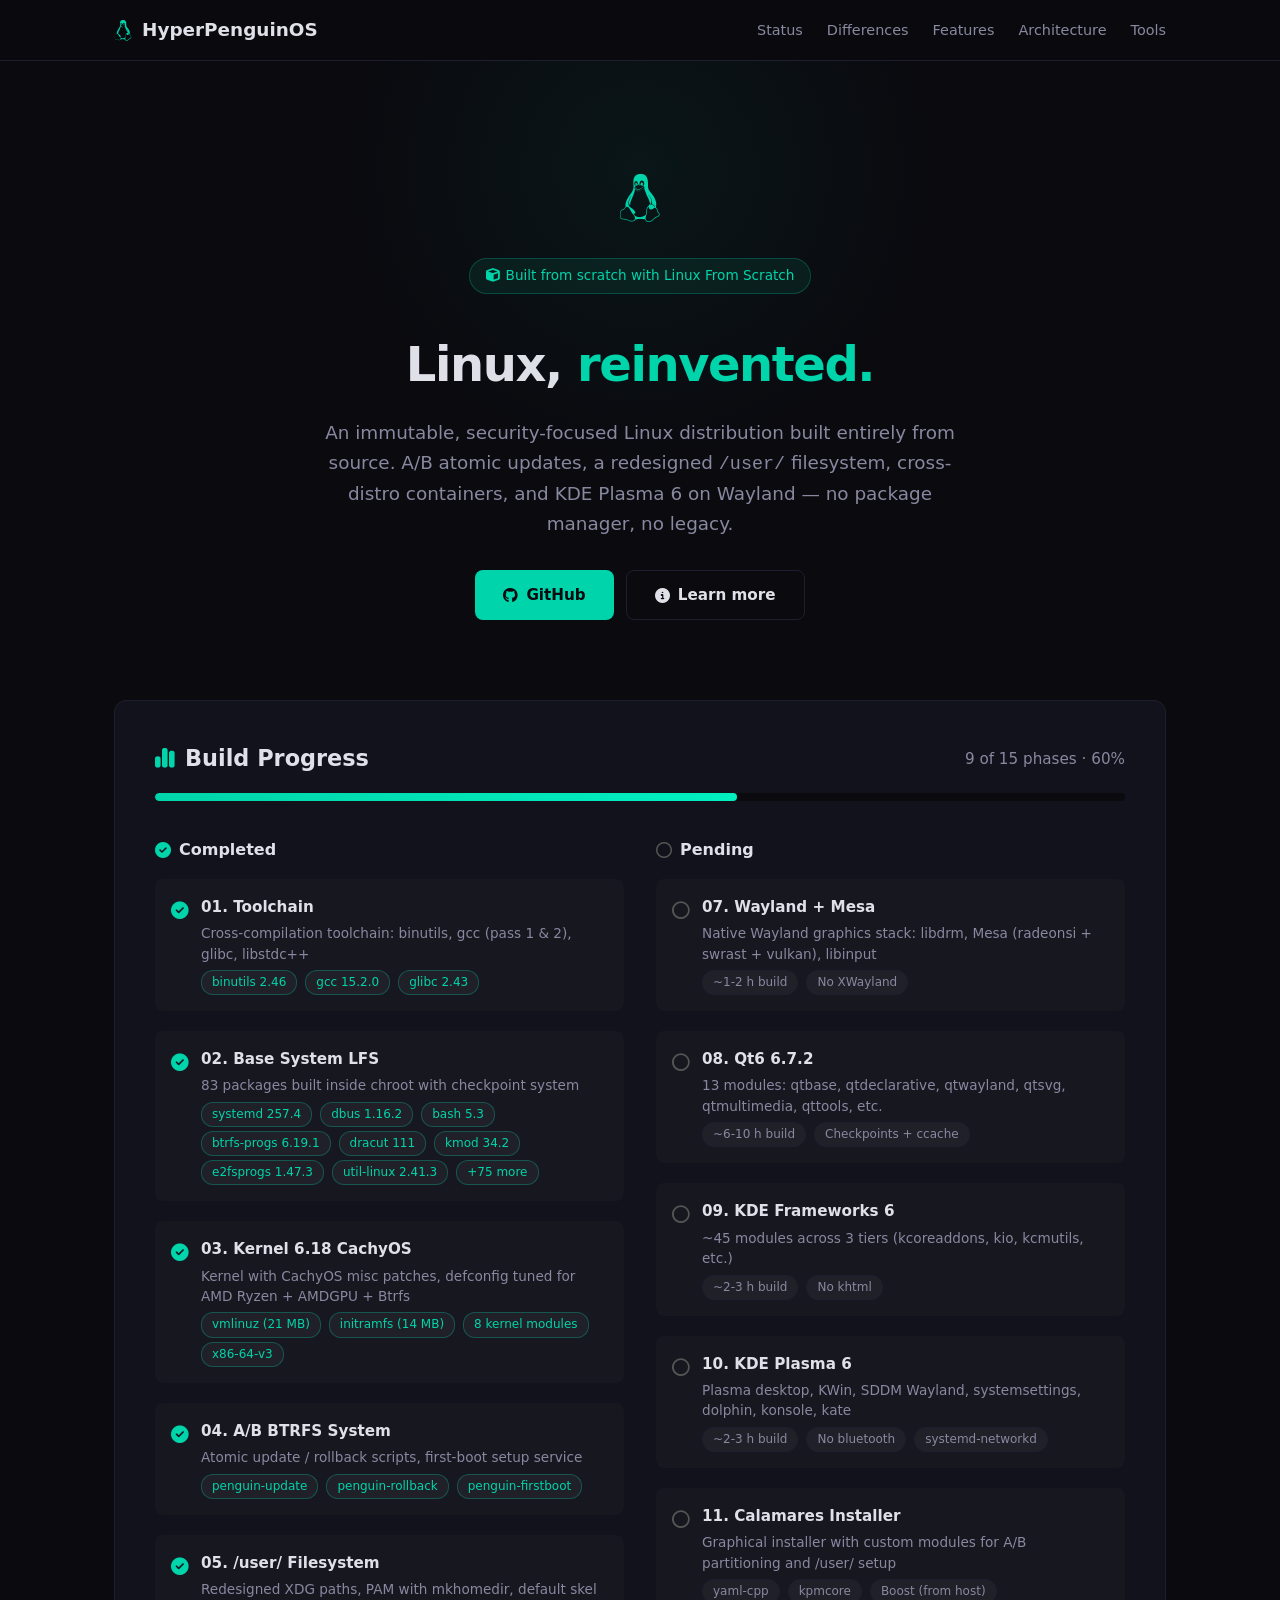
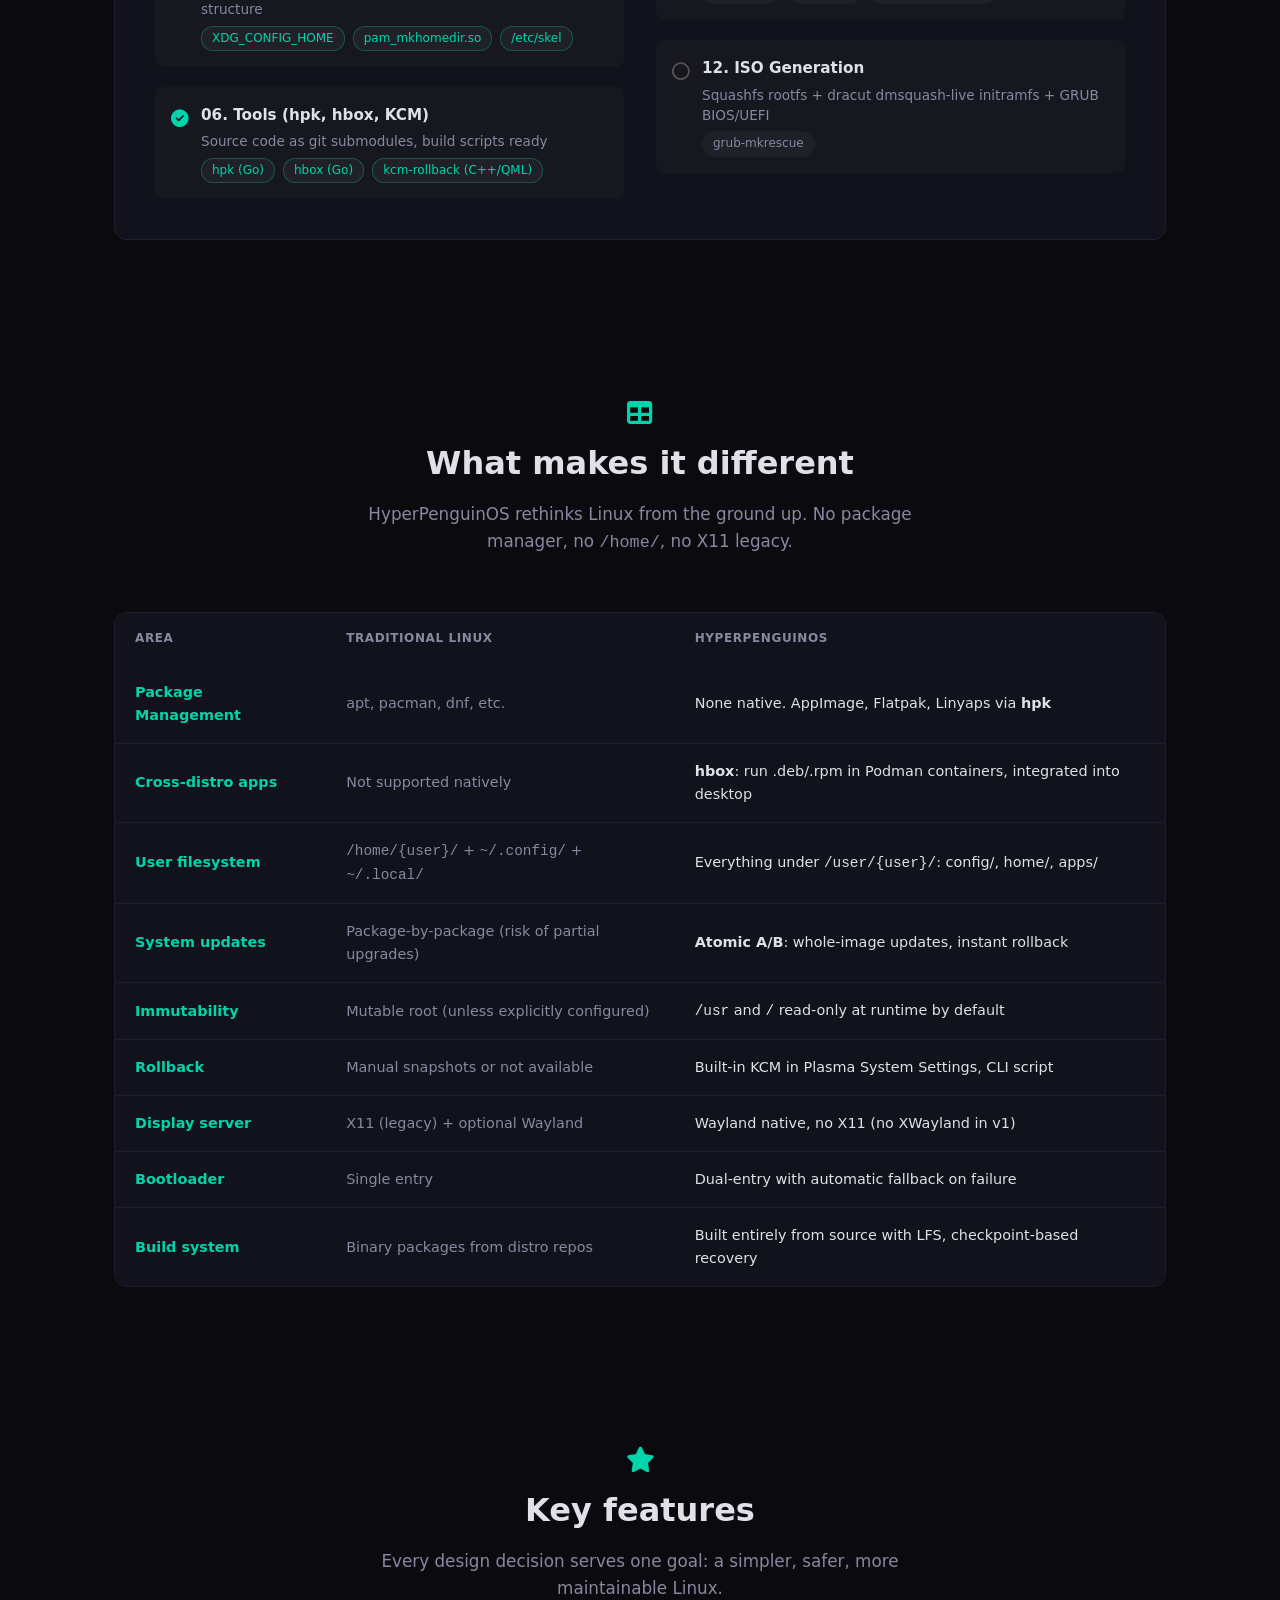
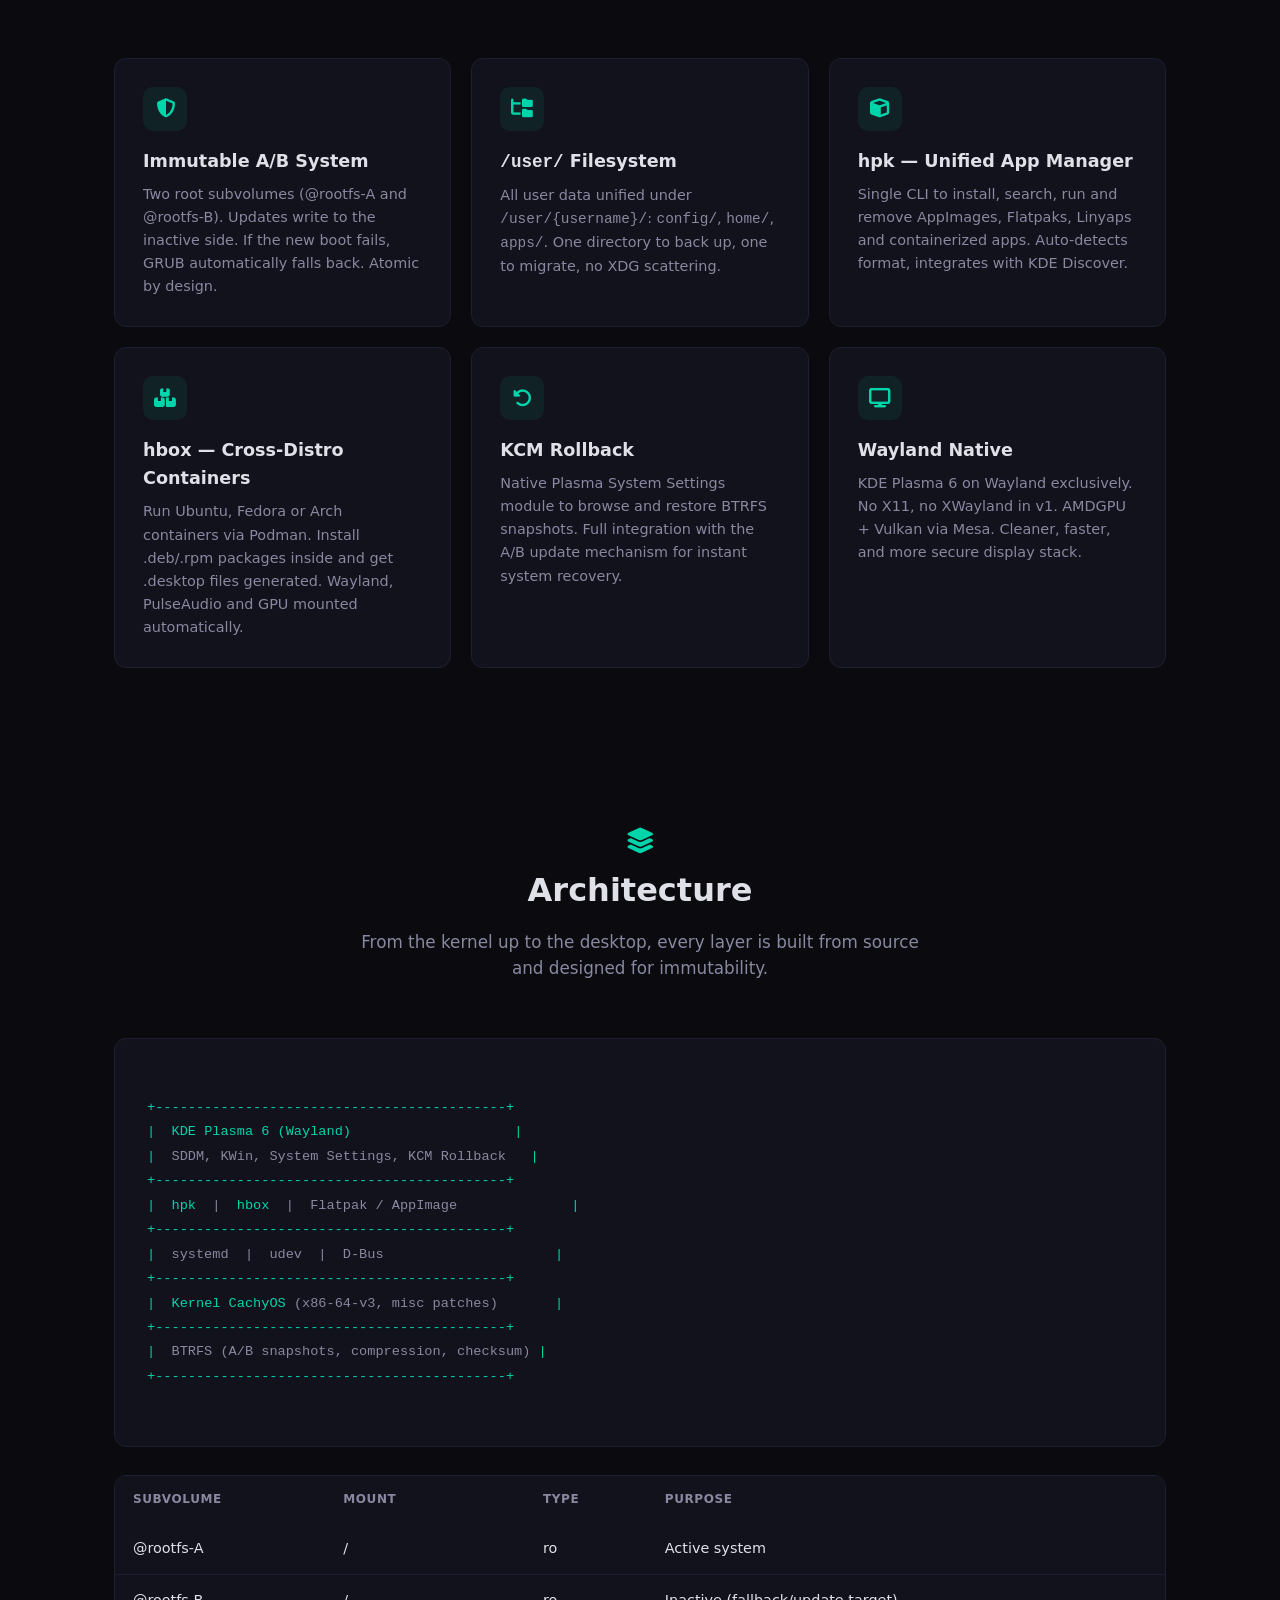
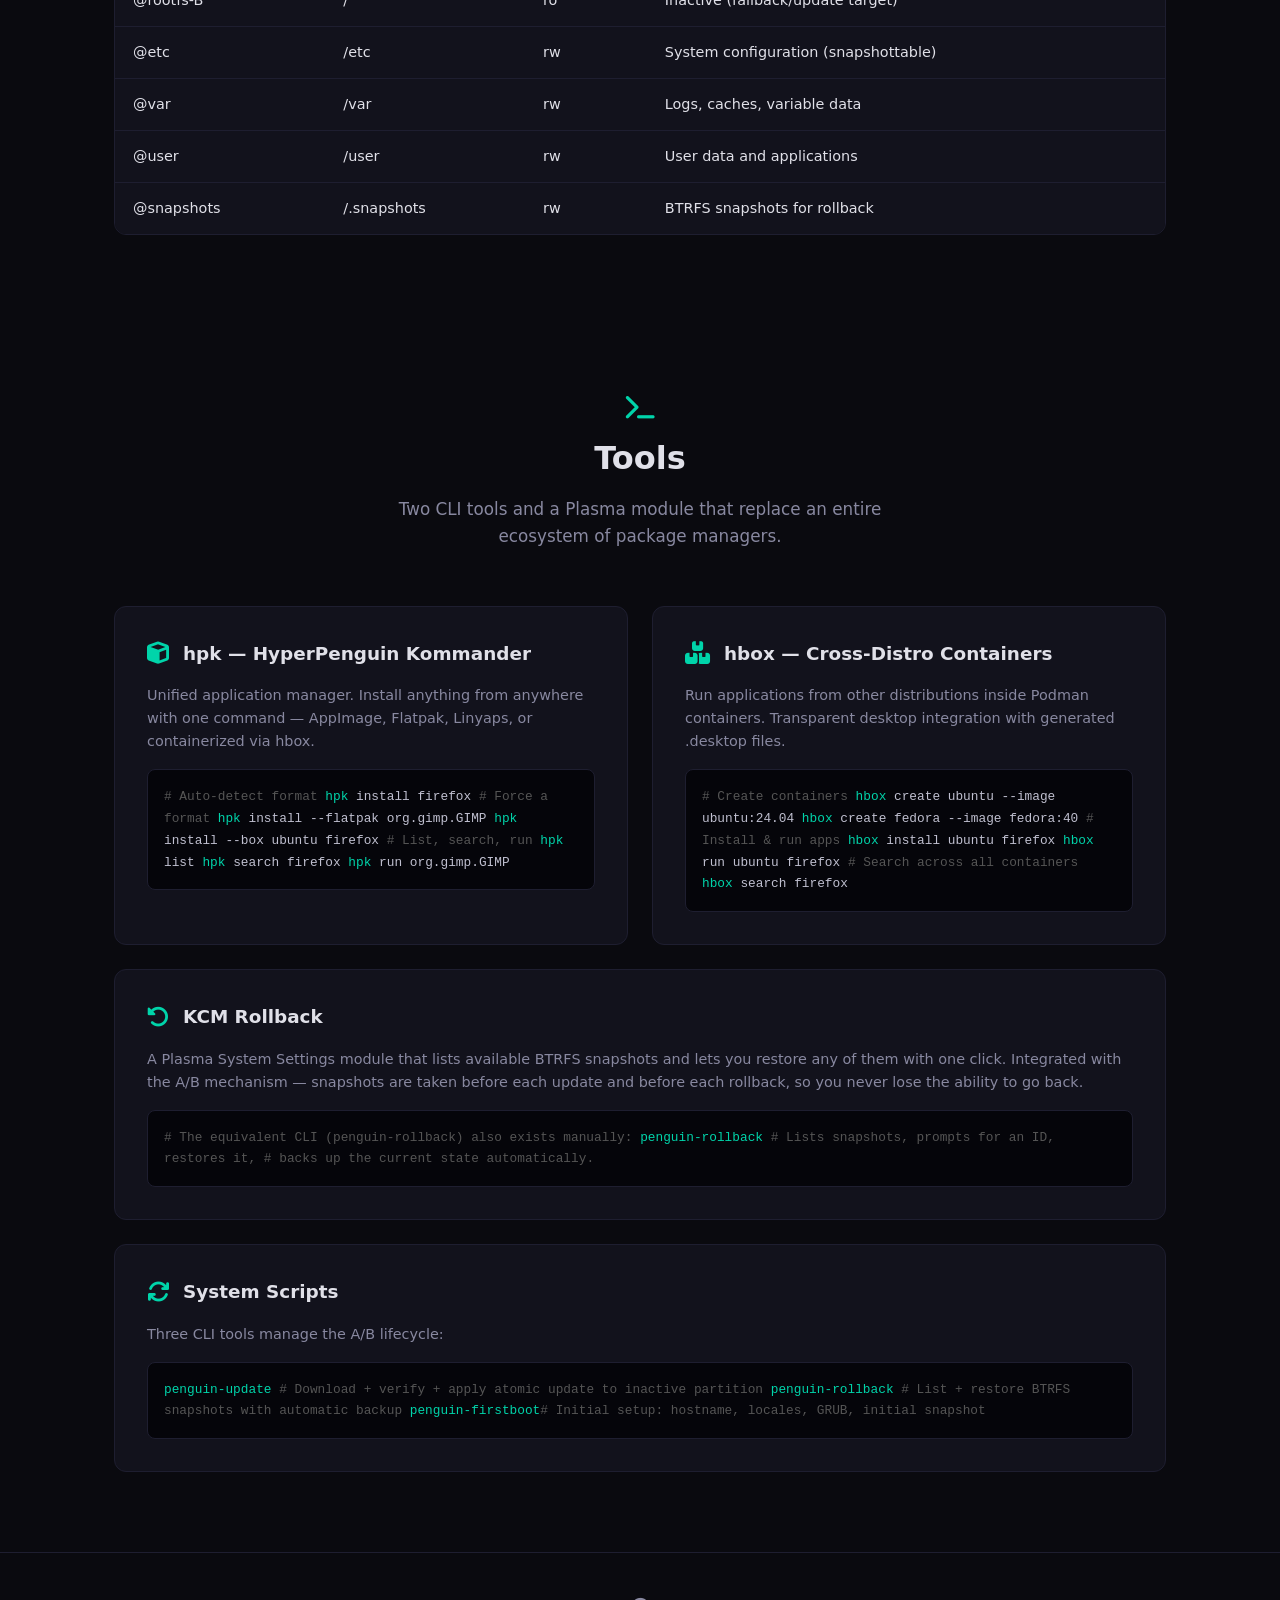
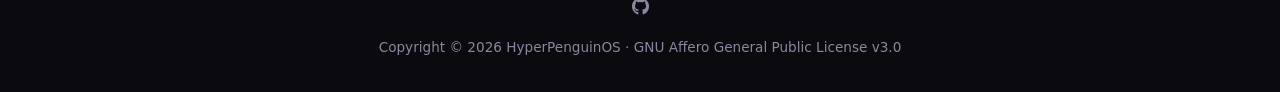
==== docs/index.html @ c9bff33d "Move web/ to docs/ for GitHub Pages compatibility GitHub Pages only supports / or /docs as source pa" ====
<!DOCTYPE html>
<html lang="en">
<head>
  <meta charset="UTF-8">
  <meta name="viewport" content="width=device-width, initial-scale=1.0">
  <title>HyperPenguinOS — Linux, reinvented.</title>
  <link rel="stylesheet" href="https://cdnjs.cloudflare.com/ajax/libs/font-awesome/6.7.2/css/all.min.css">
  <link rel="stylesheet" href="css/style.css">
</head>
<body>

<nav>
  <div class="container">
    <a href="#" class="nav-logo">
      <i class="fa-brands fa-linux"></i> HyperPenguinOS
    </a>
    <button class="nav-toggle" aria-label="Menu">
      <i class="fas fa-bars"></i>
    </button>
    <ul class="nav-links">
      <li><a href="#progress">Status</a></li>
      <li><a href="#compare">Differences</a></li>
      <li><a href="#features">Features</a></li>
      <li><a href="#architecture">Architecture</a></li>
      <li><a href="#tools">Tools</a></li>
    </ul>
  </div>
</nav>

<!-- ============ HERO ============ -->
<section class="hero">
  <div class="container">
    <div class="hero-icon"><i class="fa-brands fa-linux"></i></div>
    <span class="hero-badge"><i class="fa-solid fa-cube" style="margin-right:6px"></i>Built from scratch with Linux From Scratch</span>
    <h1>Linux, <span>reinvented.</span></h1>
    <p>
      An immutable, security-focused Linux distribution built entirely from source.
      A/B atomic updates, a redesigned <code>/user/</code> filesystem, cross-distro containers,
      and KDE Plasma 6 on Wayland — no package manager, no legacy.
    </p>
    <div class="hero-buttons">
      <a class="btn btn-primary" href="https://github.com/itsdpr75/HyperPenguinOS">
        <i class="fa-brands fa-github"></i> GitHub
      </a>
      <a class="btn btn-outline" href="#features">
        <i class="fa-solid fa-circle-info"></i> Learn more
      </a>
    </div>
  </div>
</section>

<!-- ============ BUILD PROGRESS ============ -->
<section id="progress" style="padding-top:0">
  <div class="container">
    <div class="progress-card">
      <div class="progress-header">
        <h2><i class="fa-solid fa-chart-simple" style="margin-right:10px;color:var(--accent)"></i>Build Progress</h2>
        <span class="progress-label">9 of 15 phases &middot; 60%</span>
      </div>
      <div class="progress-bar-outer">
        <div class="progress-bar-fill" style="width:60%"></div>
      </div>

      <div class="progress-columns">
        <!-- COMPLETED -->
        <div class="progress-group">
          <h3><i class="fa-solid fa-check-circle" style="color:var(--green)"></i> Completed</h3>
          <div class="progress-items">

            <div class="progress-item">
              <div class="progress-item-icon done"><i class="fa-solid fa-check-circle"></i></div>
              <div class="progress-item-body">
                <div class="progress-item-title">01. Toolchain</div>
                <div class="progress-item-desc">Cross-compilation toolchain: binutils, gcc (pass 1 &amp; 2), glibc, libstdc++</div>
                <div class="progress-item-sub">
                  <span class="sub-tag done-tag">binutils 2.46</span>
                  <span class="sub-tag done-tag">gcc 15.2.0</span>
                  <span class="sub-tag done-tag">glibc 2.43</span>
                </div>
              </div>
            </div>

            <div class="progress-item">
              <div class="progress-item-icon done"><i class="fa-solid fa-check-circle"></i></div>
              <div class="progress-item-body">
                <div class="progress-item-title">02. Base System LFS</div>
                <div class="progress-item-desc">83 packages built inside chroot with checkpoint system</div>
                <div class="progress-item-sub">
                  <span class="sub-tag done-tag">systemd 257.4</span>
                  <span class="sub-tag done-tag">dbus 1.16.2</span>
                  <span class="sub-tag done-tag">bash 5.3</span>
                  <span class="sub-tag done-tag">btrfs-progs 6.19.1</span>
                  <span class="sub-tag done-tag">dracut 111</span>
                  <span class="sub-tag done-tag">kmod 34.2</span>
                  <span class="sub-tag done-tag">e2fsprogs 1.47.3</span>
                  <span class="sub-tag done-tag">util-linux 2.41.3</span>
                  <span class="sub-tag done-tag">+75 more</span>
                </div>
              </div>
            </div>

            <div class="progress-item">
              <div class="progress-item-icon done"><i class="fa-solid fa-check-circle"></i></div>
              <div class="progress-item-body">
                <div class="progress-item-title">03. Kernel 6.18 CachyOS</div>
                <div class="progress-item-desc">Kernel with CachyOS misc patches, defconfig tuned for AMD Ryzen + AMDGPU + Btrfs</div>
                <div class="progress-item-sub">
                  <span class="sub-tag done-tag">vmlinuz (21 MB)</span>
                  <span class="sub-tag done-tag">initramfs (14 MB)</span>
                  <span class="sub-tag done-tag">8 kernel modules</span>
                  <span class="sub-tag done-tag">x86-64-v3</span>
                </div>
              </div>
            </div>

            <div class="progress-item">
              <div class="progress-item-icon done"><i class="fa-solid fa-check-circle"></i></div>
              <div class="progress-item-body">
                <div class="progress-item-title">04. A/B BTRFS System</div>
                <div class="progress-item-desc">Atomic update / rollback scripts, first-boot setup service</div>
                <div class="progress-item-sub">
                  <span class="sub-tag done-tag">penguin-update</span>
                  <span class="sub-tag done-tag">penguin-rollback</span>
                  <span class="sub-tag done-tag">penguin-firstboot</span>
                </div>
              </div>
            </div>

            <div class="progress-item">
              <div class="progress-item-icon done"><i class="fa-solid fa-check-circle"></i></div>
              <div class="progress-item-body">
                <div class="progress-item-title">05. /user/ Filesystem</div>
                <div class="progress-item-desc">Redesigned XDG paths, PAM with mkhomedir, default skel structure</div>
                <div class="progress-item-sub">
                  <span class="sub-tag done-tag">XDG_CONFIG_HOME</span>
                  <span class="sub-tag done-tag">pam_mkhomedir.so</span>
                  <span class="sub-tag done-tag">/etc/skel</span>
                </div>
              </div>
            </div>

            <div class="progress-item">
              <div class="progress-item-icon done"><i class="fa-solid fa-check-circle"></i></div>
              <div class="progress-item-body">
                <div class="progress-item-title">06. Tools (hpk, hbox, KCM)</div>
                <div class="progress-item-desc">Source code as git submodules, build scripts ready</div>
                <div class="progress-item-sub">
                  <span class="sub-tag done-tag">hpk (Go)</span>
                  <span class="sub-tag done-tag">hbox (Go)</span>
                  <span class="sub-tag done-tag">kcm-rollback (C++/QML)</span>
                </div>
              </div>
            </div>

          </div>
        </div>

        <!-- PENDING -->
        <div class="progress-group">
          <h3><i class="fa-regular fa-circle" style="color:var(--gray)"></i> Pending</h3>
          <div class="progress-items">

            <div class="progress-item">
              <div class="progress-item-icon pending"><i class="fa-regular fa-circle"></i></div>
              <div class="progress-item-body">
                <div class="progress-item-title">07. Wayland + Mesa</div>
                <div class="progress-item-desc">Native Wayland graphics stack: libdrm, Mesa (radeonsi + swrast + vulkan), libinput</div>
                <div class="progress-item-sub">
                  <span class="sub-tag">~1-2 h build</span>
                  <span class="sub-tag">No XWayland</span>
                </div>
              </div>
            </div>

            <div class="progress-item">
              <div class="progress-item-icon pending"><i class="fa-regular fa-circle"></i></div>
              <div class="progress-item-body">
                <div class="progress-item-title">08. Qt6 6.7.2</div>
                <div class="progress-item-desc">13 modules: qtbase, qtdeclarative, qtwayland, qtsvg, qtmultimedia, qttools, etc.</div>
                <div class="progress-item-sub">
                  <span class="sub-tag">~6-10 h build</span>
                  <span class="sub-tag">Checkpoints + ccache</span>
                </div>
              </div>
            </div>

            <div class="progress-item">
              <div class="progress-item-icon pending"><i class="fa-regular fa-circle"></i></div>
              <div class="progress-item-body">
                <div class="progress-item-title">09. KDE Frameworks 6</div>
                <div class="progress-item-desc">~45 modules across 3 tiers (kcoreaddons, kio, kcmutils, etc.)</div>
                <div class="progress-item-sub">
                  <span class="sub-tag">~2-3 h build</span>
                  <span class="sub-tag">No khtml</span>
                </div>
              </div>
            </div>

            <div class="progress-item">
              <div class="progress-item-icon pending"><i class="fa-regular fa-circle"></i></div>
              <div class="progress-item-body">
                <div class="progress-item-title">10. KDE Plasma 6</div>
                <div class="progress-item-desc">Plasma desktop, KWin, SDDM Wayland, systemsettings, dolphin, konsole, kate</div>
                <div class="progress-item-sub">
                  <span class="sub-tag">~2-3 h build</span>
                  <span class="sub-tag">No bluetooth</span>
                  <span class="sub-tag">systemd-networkd</span>
                </div>
              </div>
            </div>

            <div class="progress-item">
              <div class="progress-item-icon pending"><i class="fa-regular fa-circle"></i></div>
              <div class="progress-item-body">
                <div class="progress-item-title">11. Calamares Installer</div>
                <div class="progress-item-desc">Graphical installer with custom modules for A/B partitioning and /user/ setup</div>
                <div class="progress-item-sub">
                  <span class="sub-tag">yaml-cpp</span>
                  <span class="sub-tag">kpmcore</span>
                  <span class="sub-tag">Boost (from host)</span>
                </div>
              </div>
            </div>

            <div class="progress-item">
              <div class="progress-item-icon pending"><i class="fa-regular fa-circle"></i></div>
              <div class="progress-item-body">
                <div class="progress-item-title">12. ISO Generation</div>
                <div class="progress-item-desc">Squashfs rootfs + dracut dmsquash-live initramfs + GRUB BIOS/UEFI</div>
                <div class="progress-item-sub">
                  <span class="sub-tag">grub-mkrescue</span>
                </div>
              </div>
            </div>

          </div>
        </div>
      </div>
    </div>
  </div>
</section>

<!-- ============ DIFFERENCES ============ -->
<section id="compare">
  <div class="container">
    <div class="section-header">
      <i class="fa-solid fa-table"></i>
      <h2>What makes it different</h2>
      <p>HyperPenguinOS rethinks Linux from the ground up. No package manager, no <code>/home/</code>, no X11 legacy.</p>
    </div>

    <table class="compact-table">
      <thead>
        <tr><th>Area</th><th>Traditional Linux</th><th>HyperPenguinOS</th></tr>
      </thead>
      <tbody>
        <tr>
          <td>Package Management</td>
          <td>apt, pacman, dnf, etc.</td>
          <td>None native. AppImage, Flatpak, Linyaps via <strong>hpk</strong></td>
        </tr>
        <tr>
          <td>Cross-distro apps</td>
          <td>Not supported natively</td>
          <td><strong>hbox</strong>: run .deb/.rpm in Podman containers, integrated into desktop</td>
        </tr>
        <tr>
          <td>User filesystem</td>
          <td><code>/home/{user}/</code> + <code>~/.config/</code> + <code>~/.local/</code></td>
          <td>Everything under <code>/user/{user}/</code>: config/, home/, apps/</td>
        </tr>
        <tr>
          <td>System updates</td>
          <td>Package-by-package (risk of partial upgrades)</td>
          <td><strong>Atomic A/B</strong>: whole-image updates, instant rollback</td>
        </tr>
        <tr>
          <td>Immutability</td>
          <td>Mutable root (unless explicitly configured)</td>
          <td><code>/usr</code> and <code>/</code> read-only at runtime by default</td>
        </tr>
        <tr>
          <td>Rollback</td>
          <td>Manual snapshots or not available</td>
          <td>Built-in KCM in Plasma System Settings, CLI script</td>
        </tr>
        <tr>
          <td>Display server</td>
          <td>X11 (legacy) + optional Wayland</td>
          <td>Wayland native, no X11 (no XWayland in v1)</td>
        </tr>
        <tr>
          <td>Bootloader</td>
          <td>Single entry</td>
          <td>Dual-entry with automatic fallback on failure</td>
        </tr>
        <tr>
          <td>Build system</td>
          <td>Binary packages from distro repos</td>
          <td>Built entirely from source with LFS, checkpoint-based recovery</td>
        </tr>
      </tbody>
    </table>
  </div>
</section>

<!-- ============ FEATURES ============ -->
<section id="features">
  <div class="container">
    <div class="section-header">
      <i class="fa-solid fa-star"></i>
      <h2>Key features</h2>
      <p>Every design decision serves one goal: a simpler, safer, more maintainable Linux.</p>
    </div>

    <div class="features-grid">

      <div class="feature-card">
        <div class="feature-card-icon"><i class="fa-solid fa-shield-halved"></i></div>
        <h3>Immutable A/B System</h3>
        <p>Two root subvolumes (&commat;rootfs-A and &commat;rootfs-B). Updates write to the inactive side. If the new boot fails, GRUB automatically falls back. Atomic by design.</p>
      </div>

      <div class="feature-card">
        <div class="feature-card-icon"><i class="fa-solid fa-folder-tree"></i></div>
        <h3><code>/user/</code> Filesystem</h3>
        <p>All user data unified under <code>/user/{username}/</code>: <code>config/</code>, <code>home/</code>, <code>apps/</code>. One directory to back up, one to migrate, no XDG scattering.</p>
      </div>

      <div class="feature-card">
        <div class="feature-card-icon"><i class="fa-solid fa-cube"></i></div>
        <h3>hpk — Unified App Manager</h3>
        <p>Single CLI to install, search, run and remove AppImages, Flatpaks, Linyaps and containerized apps. Auto-detects format, integrates with KDE Discover.</p>
      </div>

      <div class="feature-card">
        <div class="feature-card-icon"><i class="fa-solid fa-boxes-stacked"></i></div>
        <h3>hbox — Cross-Distro Containers</h3>
        <p>Run Ubuntu, Fedora or Arch containers via Podman. Install .deb/.rpm packages inside and get .desktop files generated. Wayland, PulseAudio and GPU mounted automatically.</p>
      </div>

      <div class="feature-card">
        <div class="feature-card-icon"><i class="fa-solid fa-rotate-left"></i></div>
        <h3>KCM Rollback</h3>
        <p>Native Plasma System Settings module to browse and restore BTRFS snapshots. Full integration with the A/B update mechanism for instant system recovery.</p>
      </div>

      <div class="feature-card">
        <div class="feature-card-icon"><i class="fa-solid fa-display"></i></div>
        <h3>Wayland Native</h3>
        <p>KDE Plasma 6 on Wayland exclusively. No X11, no XWayland in v1. AMDGPU + Vulkan via Mesa. Cleaner, faster, and more secure display stack.</p>
      </div>

    </div>
  </div>
</section>

<!-- ============ ARCHITECTURE ============ -->
<section id="architecture">
  <div class="container">
    <div class="section-header">
      <i class="fa-solid fa-layer-group"></i>
      <h2>Architecture</h2>
      <p>From the kernel up to the desktop, every layer is built from source and designed for immutability.</p>
    </div>

    <div class="arch-diagram">
<span class="arch-accent">+-------------------------------------------+</span>
<span class="arch-accent">|</span>  <span class="arch-accent">KDE Plasma 6 (Wayland)</span>                    <span class="arch-accent">|</span>
<span class="arch-accent">|</span>  SDDM, KWin, System Settings, KCM Rollback   <span class="arch-accent">|</span>
<span class="arch-accent">+-------------------------------------------+</span>
<span class="arch-accent">|</span>  <span class="arch-accent">hpk</span>  |  <span class="arch-accent">hbox</span>  |  Flatpak / AppImage              <span class="arch-accent">|</span>
<span class="arch-accent">+-------------------------------------------+</span>
<span class="arch-accent">|</span>  systemd  |  udev  |  D-Bus                     <span class="arch-accent">|</span>
<span class="arch-accent">+-------------------------------------------+</span>
<span class="arch-accent">|</span>  <span class="arch-accent">Kernel CachyOS</span> (x86-64-v3, misc patches)       <span class="arch-accent">|</span>
<span class="arch-accent">+-------------------------------------------+</span>
<span class="arch-accent">|</span>  BTRFS (A/B snapshots, compression, checksum) <span class="arch-accent">|</span>
<span class="arch-accent">+-------------------------------------------+</span>
    </div>

    <div class="arch-table-wrap">
      <table class="arch-table">
        <thead>
          <tr><th>Subvolume</th><th>Mount</th><th>Type</th><th>Purpose</th></tr>
        </thead>
        <tbody>
          <tr><td>&commat;rootfs-A</td><td>/</td><td>ro</td><td>Active system</td></tr>
          <tr><td>&commat;rootfs-B</td><td>/</td><td>ro</td><td>Inactive (fallback/update target)</td></tr>
          <tr><td>&commat;etc</td><td>/etc</td><td>rw</td><td>System configuration (snapshottable)</td></tr>
          <tr><td>&commat;var</td><td>/var</td><td>rw</td><td>Logs, caches, variable data</td></tr>
          <tr><td>&commat;user</td><td>/user</td><td>rw</td><td>User data and applications</td></tr>
          <tr><td>&commat;snapshots</td><td>/.snapshots</td><td>rw</td><td>BTRFS snapshots for rollback</td></tr>
        </tbody>
      </table>
    </div>
  </div>
</section>

<!-- ============ TOOLS ============ -->
<section id="tools">
  <div class="container">
    <div class="section-header">
      <i class="fa-solid fa-terminal"></i>
      <h2>Tools</h2>
      <p>Two CLI tools and a Plasma module that replace an entire ecosystem of package managers.</p>
    </div>

    <div class="tools-grid">

      <div class="tool-card">
        <div class="tool-card-header">
          <i class="fa-solid fa-cube"></i>
          <h3>hpk — HyperPenguin Kommander</h3>
        </div>
        <p>Unified application manager. Install anything from anywhere with one command — AppImage, Flatpak, Linyaps, or containerized via hbox.</p>
        <div class="code-block">
<span class="comment"># Auto-detect format</span>
<span class="keyword">hpk</span> install firefox

<span class="comment"># Force a format</span>
<span class="keyword">hpk</span> install --flatpak org.gimp.GIMP
<span class="keyword">hpk</span> install --box ubuntu firefox

<span class="comment"># List, search, run</span>
<span class="keyword">hpk</span> list
<span class="keyword">hpk</span> search firefox
<span class="keyword">hpk</span> run org.gimp.GIMP
        </div>
      </div>

      <div class="tool-card">
        <div class="tool-card-header">
          <i class="fa-solid fa-boxes-stacked"></i>
          <h3>hbox — Cross-Distro Containers</h3>
        </div>
        <p>Run applications from other distributions inside Podman containers. Transparent desktop integration with generated .desktop files.</p>
        <div class="code-block">
<span class="comment"># Create containers</span>
<span class="keyword">hbox</span> create ubuntu --image ubuntu:24.04
<span class="keyword">hbox</span> create fedora --image fedora:40

<span class="comment"># Install &amp; run apps</span>
<span class="keyword">hbox</span> install ubuntu firefox
<span class="keyword">hbox</span> run ubuntu firefox

<span class="comment"># Search across all containers</span>
<span class="keyword">hbox</span> search firefox
        </div>
      </div>

      <div class="tool-card" style="grid-column: 1 / -1;">
        <div class="tool-card-header">
          <i class="fa-solid fa-rotate-left"></i>
          <h3>KCM Rollback</h3>
        </div>
        <p>A Plasma System Settings module that lists available BTRFS snapshots and lets you restore any of them with one click. Integrated with the A/B mechanism — snapshots are taken before each update and before each rollback, so you never lose the ability to go back.</p>
        <div class="code-block">
<span class="comment"># The equivalent CLI (penguin-rollback) also exists manually:</span>
<span class="keyword">penguin-rollback</span>

<span class="comment"># Lists snapshots, prompts for an ID, restores it,</span>
<span class="comment"># backs up the current state automatically.</span>
        </div>
      </div>

      <div class="tool-card" style="grid-column: 1 / -1;">
        <div class="tool-card-header">
          <i class="fa-solid fa-arrows-rotate"></i>
          <h3>System Scripts</h3>
        </div>
        <p>Three CLI tools manage the A/B lifecycle:</p>
        <div class="code-block">
<span class="keyword">penguin-update</span>   <span class="comment"># Download + verify + apply atomic update to inactive partition</span>
<span class="keyword">penguin-rollback</span> <span class="comment"># List + restore BTRFS snapshots with automatic backup</span>
<span class="keyword">penguin-firstboot</span><span class="comment"># Initial setup: hostname, locales, GRUB, initial snapshot</span>
        </div>
      </div>

    </div>
  </div>
</section>

<!-- ============ FOOTER ============ -->
<footer>
  <div class="container">
    <ul class="footer-links">
      <li><a href="https://github.com/itsdpr75/HyperPenguinOS" aria-label="GitHub"><i class="fa-brands fa-github"></i></a></li>
    </ul>
    <p>Copyright &copy; 2026 HyperPenguinOS &middot; GNU Affero General Public License v3.0</p>
  </div>
</footer>

<script src="js/main.js"></script>
</body>
</html>
---- docs/css/style.css ----
:root {
  --bg: #0a0a0f;
  --bg-card: #12121c;
  --bg-card-hover: #181828;
  --border: #1e1e30;
  --text: #e0e0e8;
  --text-muted: #8888a0;
  --accent: #00d4aa;
  --accent-dim: #009e80;
  --green: #00d4aa;
  --green-bg: rgba(0, 212, 170, 0.08);
  --gray: #555;
  --gray-bg: rgba(85, 85, 85, 0.12);
  --radius: 12px;
  --radius-sm: 8px;
  --font: system-ui, -apple-system, 'Segoe UI', Roboto, sans-serif;
  --max-width: 1100px;
}

* { margin: 0; padding: 0; box-sizing: border-box; }

html { scroll-behavior: smooth; }

body {
  font-family: var(--font);
  background: var(--bg);
  color: var(--text);
  line-height: 1.6;
}

a { color: var(--accent); text-decoration: none; }
a:hover { text-decoration: underline; }

.container {
  max-width: var(--max-width);
  margin: 0 auto;
  padding: 0 24px;
}

/* ============ NAV ============ */
nav {
  position: sticky;
  top: 0;
  z-index: 100;
  background: rgba(10, 10, 15, 0.9);
  backdrop-filter: blur(12px);
  border-bottom: 1px solid var(--border);
}

nav .container {
  display: flex;
  align-items: center;
  justify-content: space-between;
  height: 60px;
}

.nav-logo {
  font-weight: 700;
  font-size: 1.15rem;
  color: var(--text);
  display: flex;
  align-items: center;
  gap: 10px;
}

.nav-logo i { color: var(--accent); font-size: 1.3rem; }

.nav-links {
  display: flex;
  gap: 24px;
  list-style: none;
}

.nav-links a {
  color: var(--text-muted);
  font-size: 0.9rem;
  transition: color 0.2s;
}

.nav-links a:hover { color: var(--accent); text-decoration: none; }

.nav-toggle { display: none; background: none; border: none; color: var(--text); font-size: 1.4rem; cursor: pointer; }

/* ============ HERO ============ */
.hero {
  padding: 100px 0 80px;
  text-align: center;
  position: relative;
  overflow: hidden;
}

.hero::before {
  content: '';
  position: absolute;
  top: -30%;
  left: 50%;
  width: 600px;
  height: 600px;
  background: radial-gradient(circle, rgba(0,212,170,0.06) 0%, transparent 70%);
  transform: translateX(-50%);
  pointer-events: none;
}

.hero-icon {
  font-size: 3rem;
  color: var(--accent);
  margin-bottom: 20px;
}

.hero h1 {
  font-size: 3rem;
  font-weight: 800;
  letter-spacing: -0.03em;
  margin-bottom: 16px;
}

.hero h1 span { color: var(--accent); }

.hero p {
  font-size: 1.15rem;
  color: var(--text-muted);
  max-width: 640px;
  margin: 0 auto 32px;
}

.hero-badge {
  display: inline-block;
  background: var(--green-bg);
  border: 1px solid rgba(0, 212, 170, 0.25);
  color: var(--accent);
  padding: 6px 16px;
  border-radius: 20px;
  font-size: 0.85rem;
  margin-bottom: 32px;
}

.hero-buttons {
  display: flex;
  gap: 12px;
  justify-content: center;
  flex-wrap: wrap;
}

.btn {
  display: inline-flex;
  align-items: center;
  gap: 8px;
  padding: 12px 28px;
  border-radius: var(--radius-sm);
  font-weight: 600;
  font-size: 0.95rem;
  transition: all 0.2s;
  cursor: pointer;
  border: none;
}

.btn-primary {
  background: var(--accent);
  color: #0a0a0f;
}

.btn-primary:hover {
  background: var(--accent-dim);
  transform: translateY(-1px);
  text-decoration: none;
}

.btn-outline {
  background: transparent;
  border: 1px solid var(--border);
  color: var(--text);
}

.btn-outline:hover {
  border-color: var(--accent);
  color: var(--accent);
  transform: translateY(-1px);
  text-decoration: none;
}

/* ============ SECTION ============ */
section {
  padding: 80px 0;
}

.section-header {
  text-align: center;
  margin-bottom: 56px;
}

.section-header h2 {
  font-size: 2rem;
  font-weight: 700;
  margin-bottom: 12px;
}

.section-header p {
  color: var(--text-muted);
  font-size: 1.05rem;
  max-width: 560px;
  margin: 0 auto;
}

.section-header i {
  color: var(--accent);
  font-size: 1.6rem;
  margin-bottom: 12px;
}

/* ============ BUILD PROGRESS ============ */
.progress-card {
  background: var(--bg-card);
  border: 1px solid var(--border);
  border-radius: var(--radius);
  padding: 40px;
}

.progress-header {
  display: flex;
  justify-content: space-between;
  align-items: center;
  margin-bottom: 16px;
  flex-wrap: wrap;
  gap: 8px;
}

.progress-header h2 { font-size: 1.4rem; }

.progress-label {
  color: var(--text-muted);
  font-size: 0.95rem;
}

.progress-bar-outer {
  width: 100%;
  height: 8px;
  background: var(--bg);
  border-radius: 4px;
  margin-bottom: 36px;
  overflow: hidden;
}

.progress-bar-fill {
  height: 100%;
  background: linear-gradient(90deg, var(--accent), #00f0c0);
  border-radius: 4px;
  transition: width 0.6s ease;
}

.progress-columns {
  display: grid;
  grid-template-columns: 1fr 1fr;
  gap: 32px;
}

.progress-group h3 {
  font-size: 1rem;
  margin-bottom: 16px;
  display: flex;
  align-items: center;
  gap: 8px;
}

.progress-group h3 i { font-size: 1rem; }

.progress-items { display: flex; flex-direction: column; gap: 20px; }

.progress-item {
  display: flex;
  gap: 12px;
  padding: 16px;
  border-radius: var(--radius-sm);
  background: rgba(255,255,255,0.02);
  transition: background 0.2s;
}

.progress-item:hover { background: rgba(255,255,255,0.04); }

.progress-item-icon { font-size: 1.1rem; margin-top: 2px; flex-shrink: 0; }
.progress-item-icon.done { color: var(--green); }
.progress-item-icon.pending { color: var(--gray); }

.progress-item-body { flex: 1; }

.progress-item-title {
  font-weight: 600;
  font-size: 0.95rem;
  margin-bottom: 4px;
}

.progress-item-desc {
  color: var(--text-muted);
  font-size: 0.85rem;
  line-height: 1.5;
}

.progress-item-sub {
  display: flex;
  flex-wrap: wrap;
  gap: 4px 8px;
  margin-top: 6px;
}

.sub-tag {
  display: inline-block;
  font-size: 0.75rem;
  padding: 2px 10px;
  border-radius: 12px;
  background: rgba(255,255,255,0.04);
  color: var(--text-muted);
  border: 1px solid var(--border);
}

.sub-tag.done-tag { border-color: rgba(0, 212, 170, 0.3); color: var(--accent); }

/* ============ COMPARE ============ */
.compact-table {
  width: 100%;
  border-collapse: separate;
  border-spacing: 0;
  border-radius: var(--radius);
  overflow: hidden;
  border: 1px solid var(--border);
}

.compact-table th, .compact-table td {
  padding: 16px 20px;
  text-align: left;
  font-size: 0.9rem;
}

.compact-table th {
  background: var(--bg-card);
  font-weight: 600;
  color: var(--text-muted);
  text-transform: uppercase;
  letter-spacing: 0.05em;
  font-size: 0.75rem;
}

.compact-table td { background: var(--bg-card); border-top: 1px solid var(--border); }

.compact-table tr:first-child td { border-top: none; }

.compact-table td:first-child { font-weight: 600; color: var(--accent); }

.compact-table td:nth-child(2) { color: var(--text-muted); }

.compact-table td:last-child { color: var(--text); }

/* ============ FEATURES GRID ============ */
.features-grid {
  display: grid;
  grid-template-columns: repeat(auto-fit, minmax(300px, 1fr));
  gap: 20px;
}

.feature-card {
  background: var(--bg-card);
  border: 1px solid var(--border);
  border-radius: var(--radius);
  padding: 28px;
  transition: all 0.25s;
}

.feature-card:hover {
  background: var(--bg-card-hover);
  border-color: rgba(0, 212, 170, 0.25);
  transform: translateY(-2px);
}

.feature-card-icon {
  width: 44px;
  height: 44px;
  border-radius: 10px;
  display: flex;
  align-items: center;
  justify-content: center;
  font-size: 1.2rem;
  margin-bottom: 16px;
  background: var(--green-bg);
  color: var(--accent);
}

.feature-card h3 { font-size: 1.1rem; margin-bottom: 8px; }

.feature-card p { color: var(--text-muted); font-size: 0.9rem; line-height: 1.6; }

/* ============ ARCHITECTURE ============ */
.arch-diagram {
  background: var(--bg-card);
  border: 1px solid var(--border);
  border-radius: var(--radius);
  padding: 32px;
  font-family: 'SF Mono', 'Fira Code', monospace;
  font-size: 0.85rem;
  line-height: 1.8;
  white-space: pre;
  overflow-x: auto;
  color: var(--text-muted);
}

.arch-diagram .arch-accent { color: var(--accent); }
.arch-diagram .arch-dim { color: #555; }

.arch-table-wrap {
  overflow-x: auto;
  margin-top: 28px;
}

.arch-table {
  width: 100%;
  border-collapse: separate;
  border-spacing: 0;
  border-radius: var(--radius);
  overflow: hidden;
  border: 1px solid var(--border);
  font-size: 0.9rem;
}

.arch-table th, .arch-table td {
  padding: 14px 18px;
  text-align: left;
}

.arch-table th {
  background: var(--bg-card);
  font-weight: 600;
  color: var(--text-muted);
  text-transform: uppercase;
  letter-spacing: 0.05em;
  font-size: 0.75rem;
}

.arch-table td { background: var(--bg-card); border-top: 1px solid var(--border); }
.arch-table tr:first-child td { border-top: none; }

/* ============ TOOLS ============ */
.tools-grid {
  display: grid;
  grid-template-columns: 1fr 1fr;
  gap: 24px;
}

.tool-card {
  background: var(--bg-card);
  border: 1px solid var(--border);
  border-radius: var(--radius);
  padding: 32px;
}

.tool-card-header {
  display: flex;
  align-items: center;
  gap: 14px;
  margin-bottom: 16px;
}

.tool-card-header i {
  font-size: 1.4rem;
  color: var(--accent);
}

.tool-card h3 { font-size: 1.15rem; }

.tool-card p {
  color: var(--text-muted);
  font-size: 0.9rem;
  margin-bottom: 16px;
  line-height: 1.6;
}

.code-block {
  background: #05050a;
  border: 1px solid var(--border);
  border-radius: var(--radius-sm);
  padding: 16px;
  font-family: 'SF Mono', 'Fira Code', monospace;
  font-size: 0.8rem;
  line-height: 1.7;
  overflow-x: auto;
  color: #c0c0d0;
}

.code-block .comment { color: #555; }
.code-block .keyword { color: var(--accent); }
.code-block .str { color: #f0c060; }

/* ============ FOOTER ============ */
footer {
  border-top: 1px solid var(--border);
  padding: 40px 0;
  text-align: center;
  color: var(--text-muted);
  font-size: 0.85rem;
}

footer .footer-links {
  display: flex;
  justify-content: center;
  gap: 20px;
  margin-bottom: 16px;
  list-style: none;
}

footer .footer-links a {
  color: var(--text-muted);
  font-size: 1.1rem;
  transition: color 0.2s;
}

footer .footer-links a:hover { color: var(--accent); }

/* ============ RESPONSIVE ============ */
@media (max-width: 768px) {
  .hero h1 { font-size: 2.2rem; }

  .nav-links {
    display: none;
    position: absolute;
    top: 60px;
    left: 0;
    right: 0;
    background: rgba(10,10,15,0.98);
    border-bottom: 1px solid var(--border);
    flex-direction: column;
    padding: 16px 24px;
    gap: 12px;
  }

  .nav-links.open { display: flex; }
  .nav-toggle { display: block; }

  .progress-columns { grid-template-columns: 1fr; }
  .tools-grid { grid-template-columns: 1fr; }
  .features-grid { grid-template-columns: 1fr; }
}
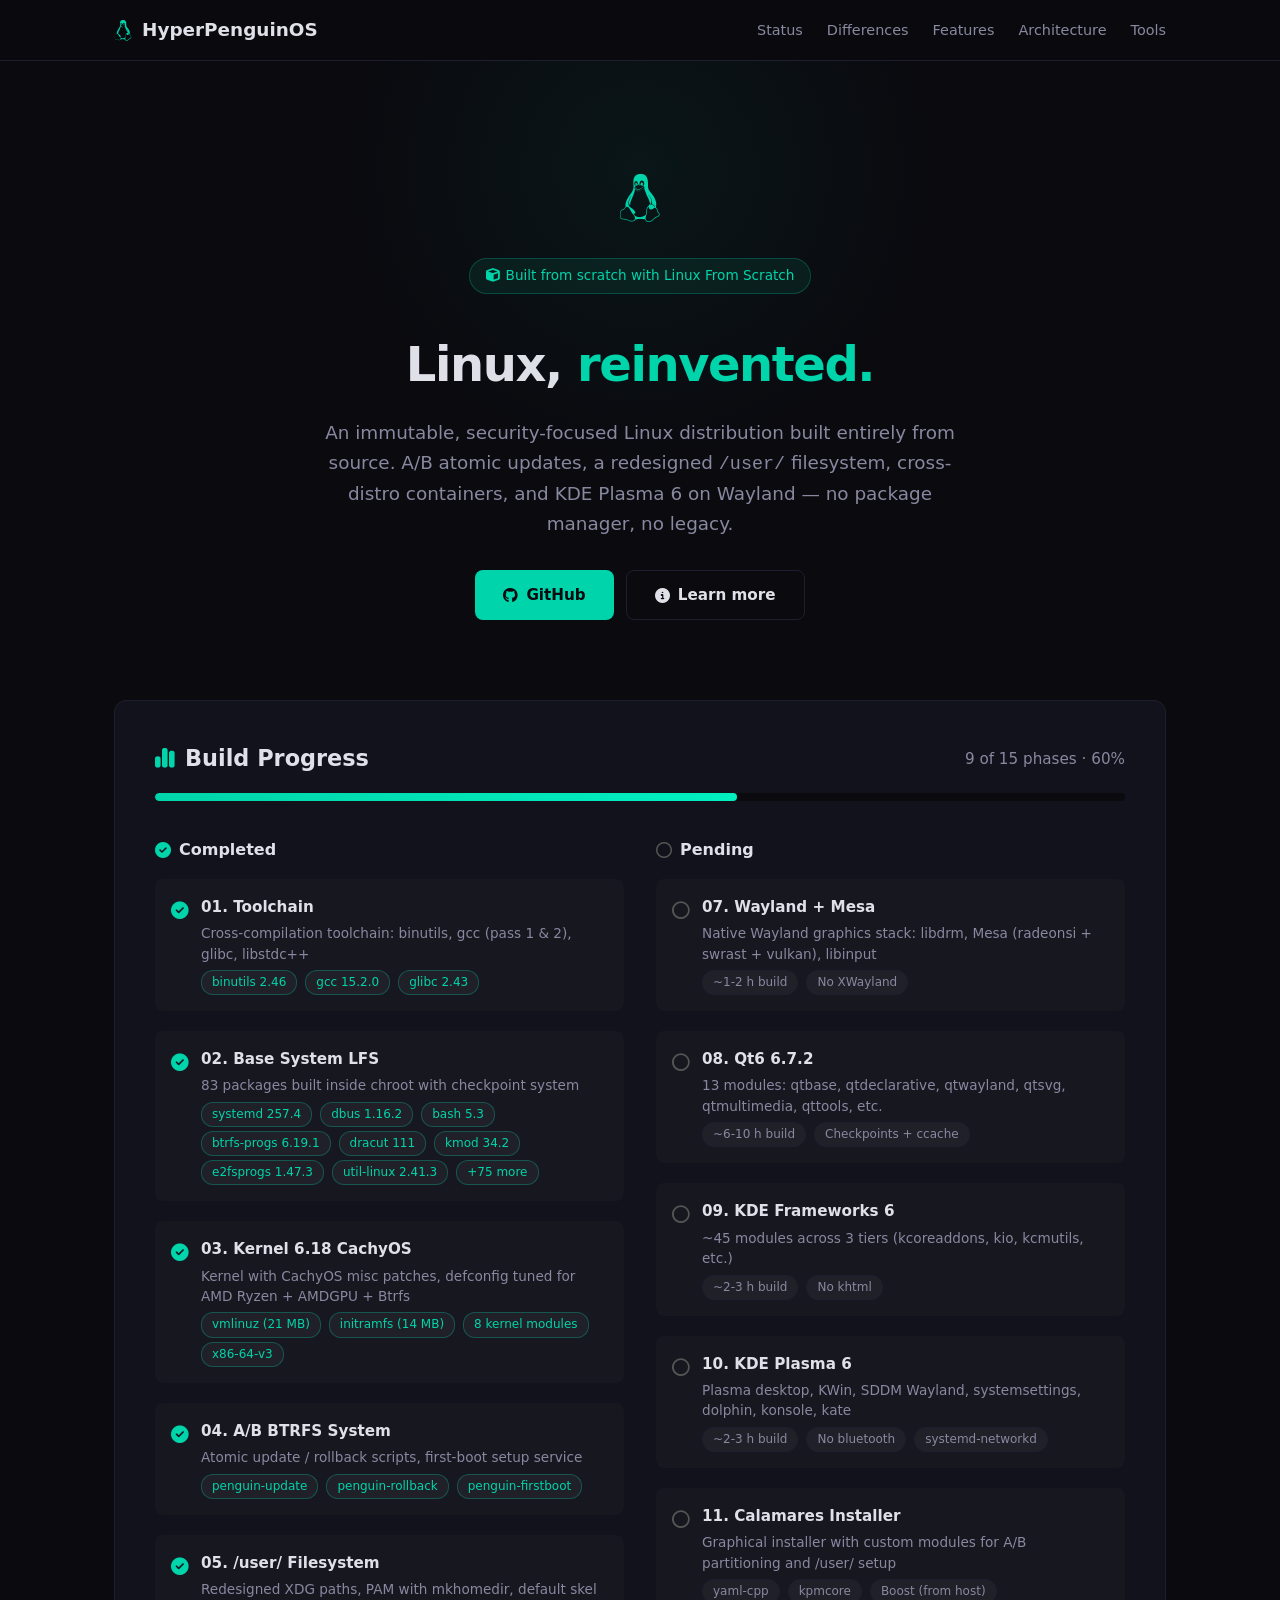
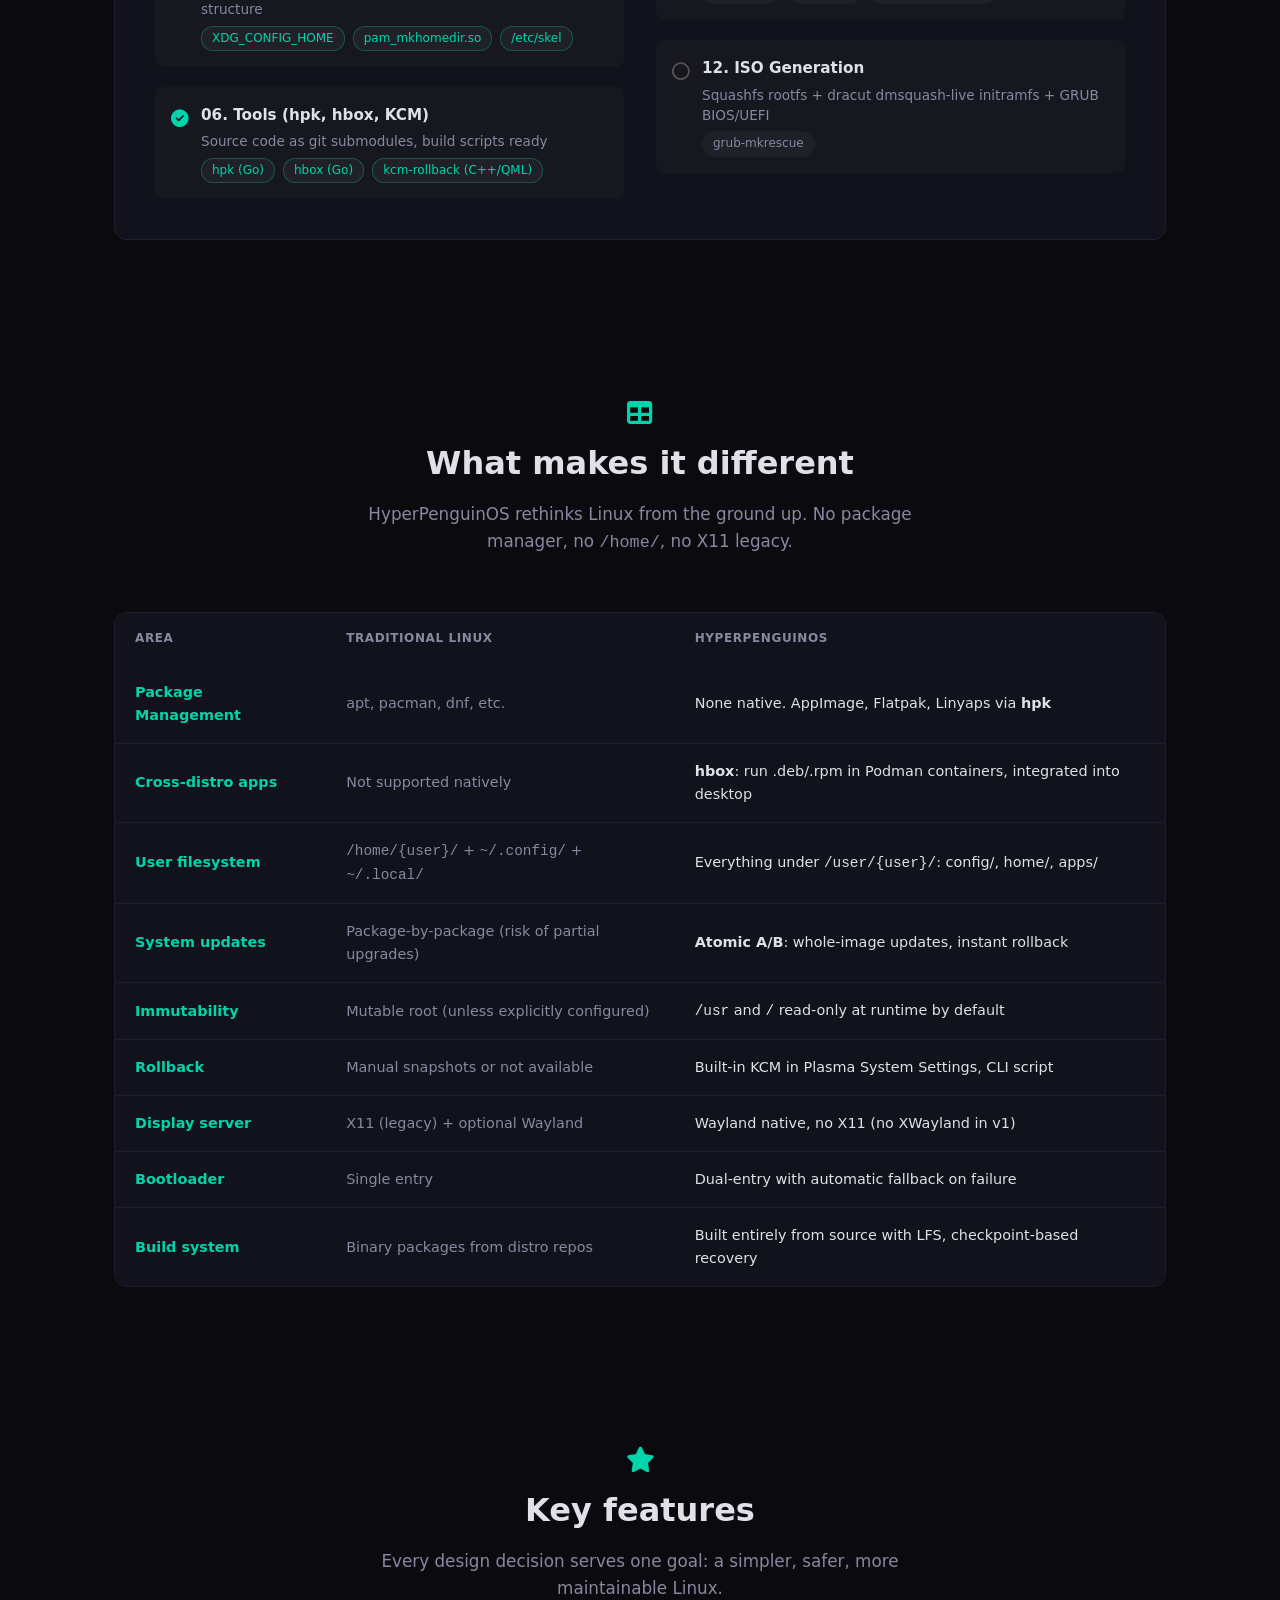
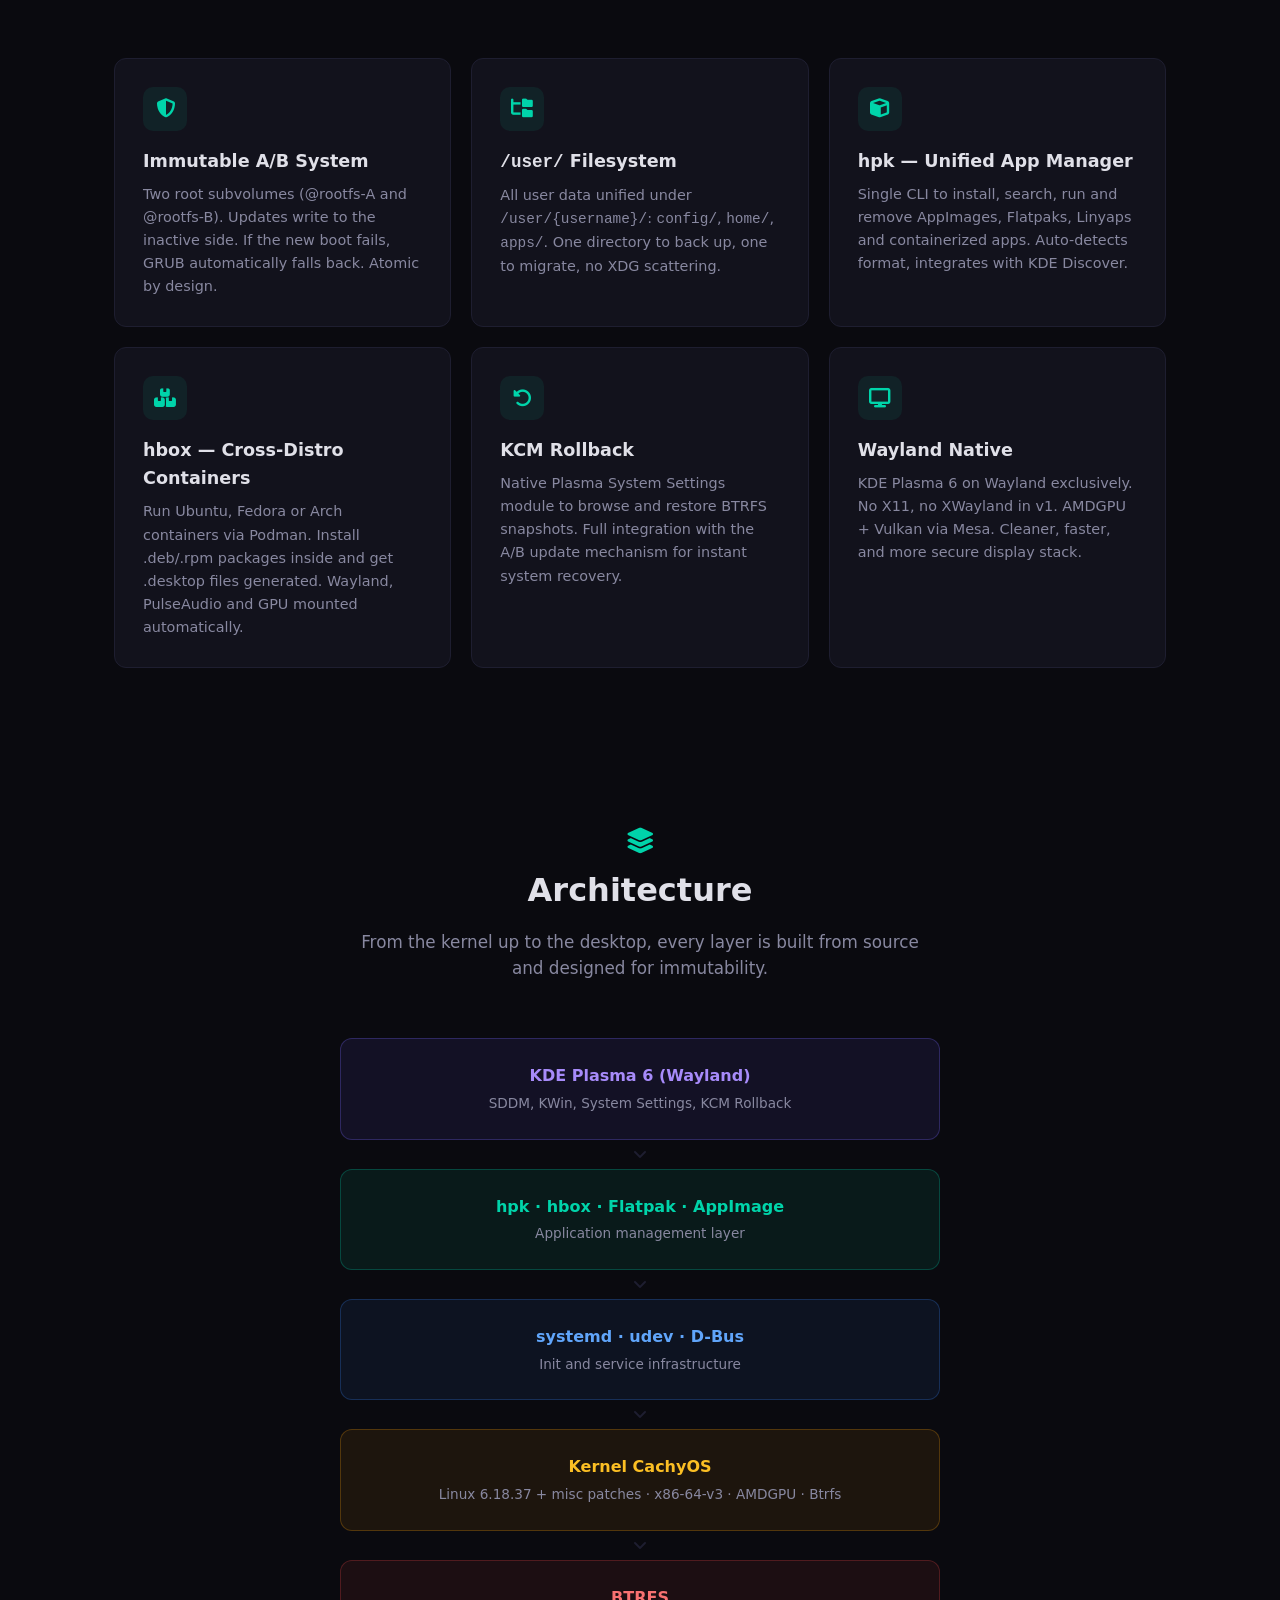
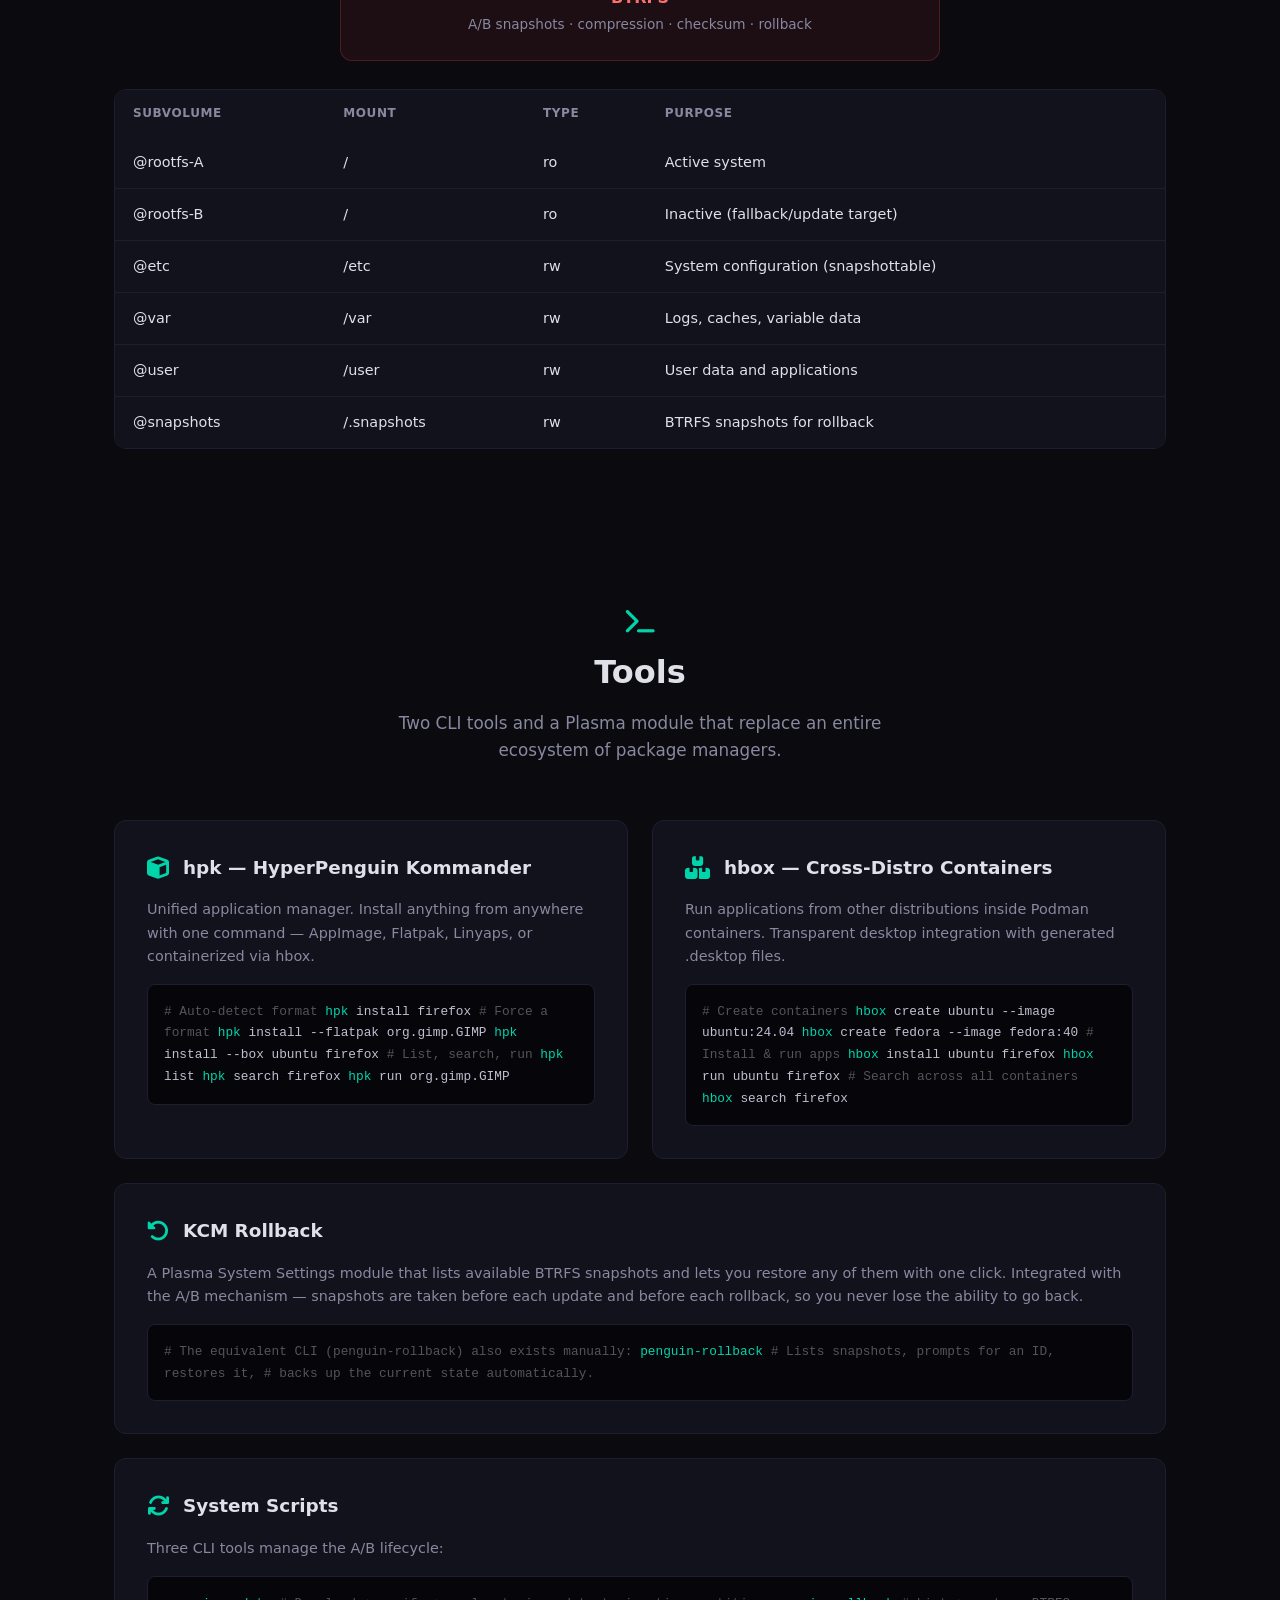
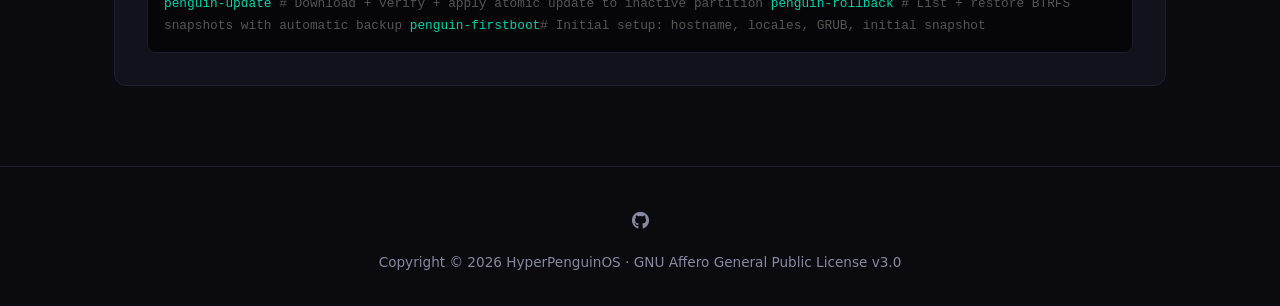
==== commit db76eb1a: "Fix architecture section: replace ASCII art diagram with CSS layers" ====
--- a/docs/index.html
+++ b/docs/index.html
@@ -364,19 +364,31 @@
       <p>From the kernel up to the desktop, every layer is built from source and designed for immutability.</p>
     </div>
 
-    <div class="arch-diagram">
-<span class="arch-accent">+-------------------------------------------+</span>
-<span class="arch-accent">|</span>  <span class="arch-accent">KDE Plasma 6 (Wayland)</span>                    <span class="arch-accent">|</span>
-<span class="arch-accent">|</span>  SDDM, KWin, System Settings, KCM Rollback   <span class="arch-accent">|</span>
-<span class="arch-accent">+-------------------------------------------+</span>
-<span class="arch-accent">|</span>  <span class="arch-accent">hpk</span>  |  <span class="arch-accent">hbox</span>  |  Flatpak / AppImage              <span class="arch-accent">|</span>
-<span class="arch-accent">+-------------------------------------------+</span>
-<span class="arch-accent">|</span>  systemd  |  udev  |  D-Bus                     <span class="arch-accent">|</span>
-<span class="arch-accent">+-------------------------------------------+</span>
-<span class="arch-accent">|</span>  <span class="arch-accent">Kernel CachyOS</span> (x86-64-v3, misc patches)       <span class="arch-accent">|</span>
-<span class="arch-accent">+-------------------------------------------+</span>
-<span class="arch-accent">|</span>  BTRFS (A/B snapshots, compression, checksum) <span class="arch-accent">|</span>
-<span class="arch-accent">+-------------------------------------------+</span>
+    <div class="arch-layers">
+      <div class="arch-layer arch-layer-desktop">
+        <div class="arch-layer-title">KDE Plasma 6 (Wayland)</div>
+        <div class="arch-layer-desc">SDDM, KWin, System Settings, KCM Rollback</div>
+      </div>
+      <div class="arch-layer-arrow"><i class="fa-solid fa-angle-down"></i></div>
+      <div class="arch-layer arch-layer-apps">
+        <div class="arch-layer-title">hpk &middot; hbox &middot; Flatpak &middot; AppImage</div>
+        <div class="arch-layer-desc">Application management layer</div>
+      </div>
+      <div class="arch-layer-arrow"><i class="fa-solid fa-angle-down"></i></div>
+      <div class="arch-layer arch-layer-system">
+        <div class="arch-layer-title">systemd &middot; udev &middot; D-Bus</div>
+        <div class="arch-layer-desc">Init and service infrastructure</div>
+      </div>
+      <div class="arch-layer-arrow"><i class="fa-solid fa-angle-down"></i></div>
+      <div class="arch-layer arch-layer-kernel">
+        <div class="arch-layer-title">Kernel CachyOS</div>
+        <div class="arch-layer-desc">Linux 6.18.37 + misc patches &middot; x86-64-v3 &middot; AMDGPU &middot; Btrfs</div>
+      </div>
+      <div class="arch-layer-arrow"><i class="fa-solid fa-angle-down"></i></div>
+      <div class="arch-layer arch-layer-fs">
+        <div class="arch-layer-title">BTRFS</div>
+        <div class="arch-layer-desc">A/B snapshots &middot; compression &middot; checksum &middot; rollback</div>
+      </div>
     </div>
 
     <div class="arch-table-wrap">
--- a/docs/css/style.css
+++ b/docs/css/style.css
@@ -387,21 +387,50 @@
 .feature-card p { color: var(--text-muted); font-size: 0.9rem; line-height: 1.6; }
 
 /* ============ ARCHITECTURE ============ */
-.arch-diagram {
-  background: var(--bg-card);
-  border: 1px solid var(--border);
+.arch-layers {
+  display: flex;
+  flex-direction: column;
+  align-items: center;
+  gap: 0;
+}
+
+.arch-layer {
+  width: 100%;
+  max-width: 600px;
+  padding: 24px 32px;
   border-radius: var(--radius);
-  padding: 32px;
-  font-family: 'SF Mono', 'Fira Code', monospace;
+  text-align: center;
+  border: 1px solid var(--border);
+}
+
+.arch-layer-title {
+  font-weight: 700;
+  font-size: 1rem;
+  margin-bottom: 4px;
+}
+
+.arch-layer-desc {
   font-size: 0.85rem;
-  line-height: 1.8;
-  white-space: pre;
-  overflow-x: auto;
-  color: var(--text-muted);
-}
-
-.arch-diagram .arch-accent { color: var(--accent); }
-.arch-diagram .arch-dim { color: #555; }
+  color: var(--text-muted);
+}
+
+.arch-layer-desktop { background: rgba(108, 92, 231, 0.1); border-color: rgba(108, 92, 231, 0.3); }
+.arch-layer-desktop .arch-layer-title { color: #a78bfa; }
+.arch-layer-apps { background: rgba(0, 212, 170, 0.08); border-color: rgba(0, 212, 170, 0.25); }
+.arch-layer-apps .arch-layer-title { color: var(--accent); }
+.arch-layer-system { background: rgba(59, 130, 246, 0.08); border-color: rgba(59, 130, 246, 0.25); }
+.arch-layer-system .arch-layer-title { color: #60a5fa; }
+.arch-layer-kernel { background: rgba(245, 158, 11, 0.08); border-color: rgba(245, 158, 11, 0.25); }
+.arch-layer-kernel .arch-layer-title { color: #fbbf24; }
+.arch-layer-fs { background: rgba(239, 68, 68, 0.08); border-color: rgba(239, 68, 68, 0.25); }
+.arch-layer-fs .arch-layer-title { color: #f87171; }
+
+.arch-layer-arrow {
+  color: var(--border);
+  font-size: 1rem;
+  padding: 6px 0;
+  line-height: 1;
+}
 
 .arch-table-wrap {
   overflow-x: auto;
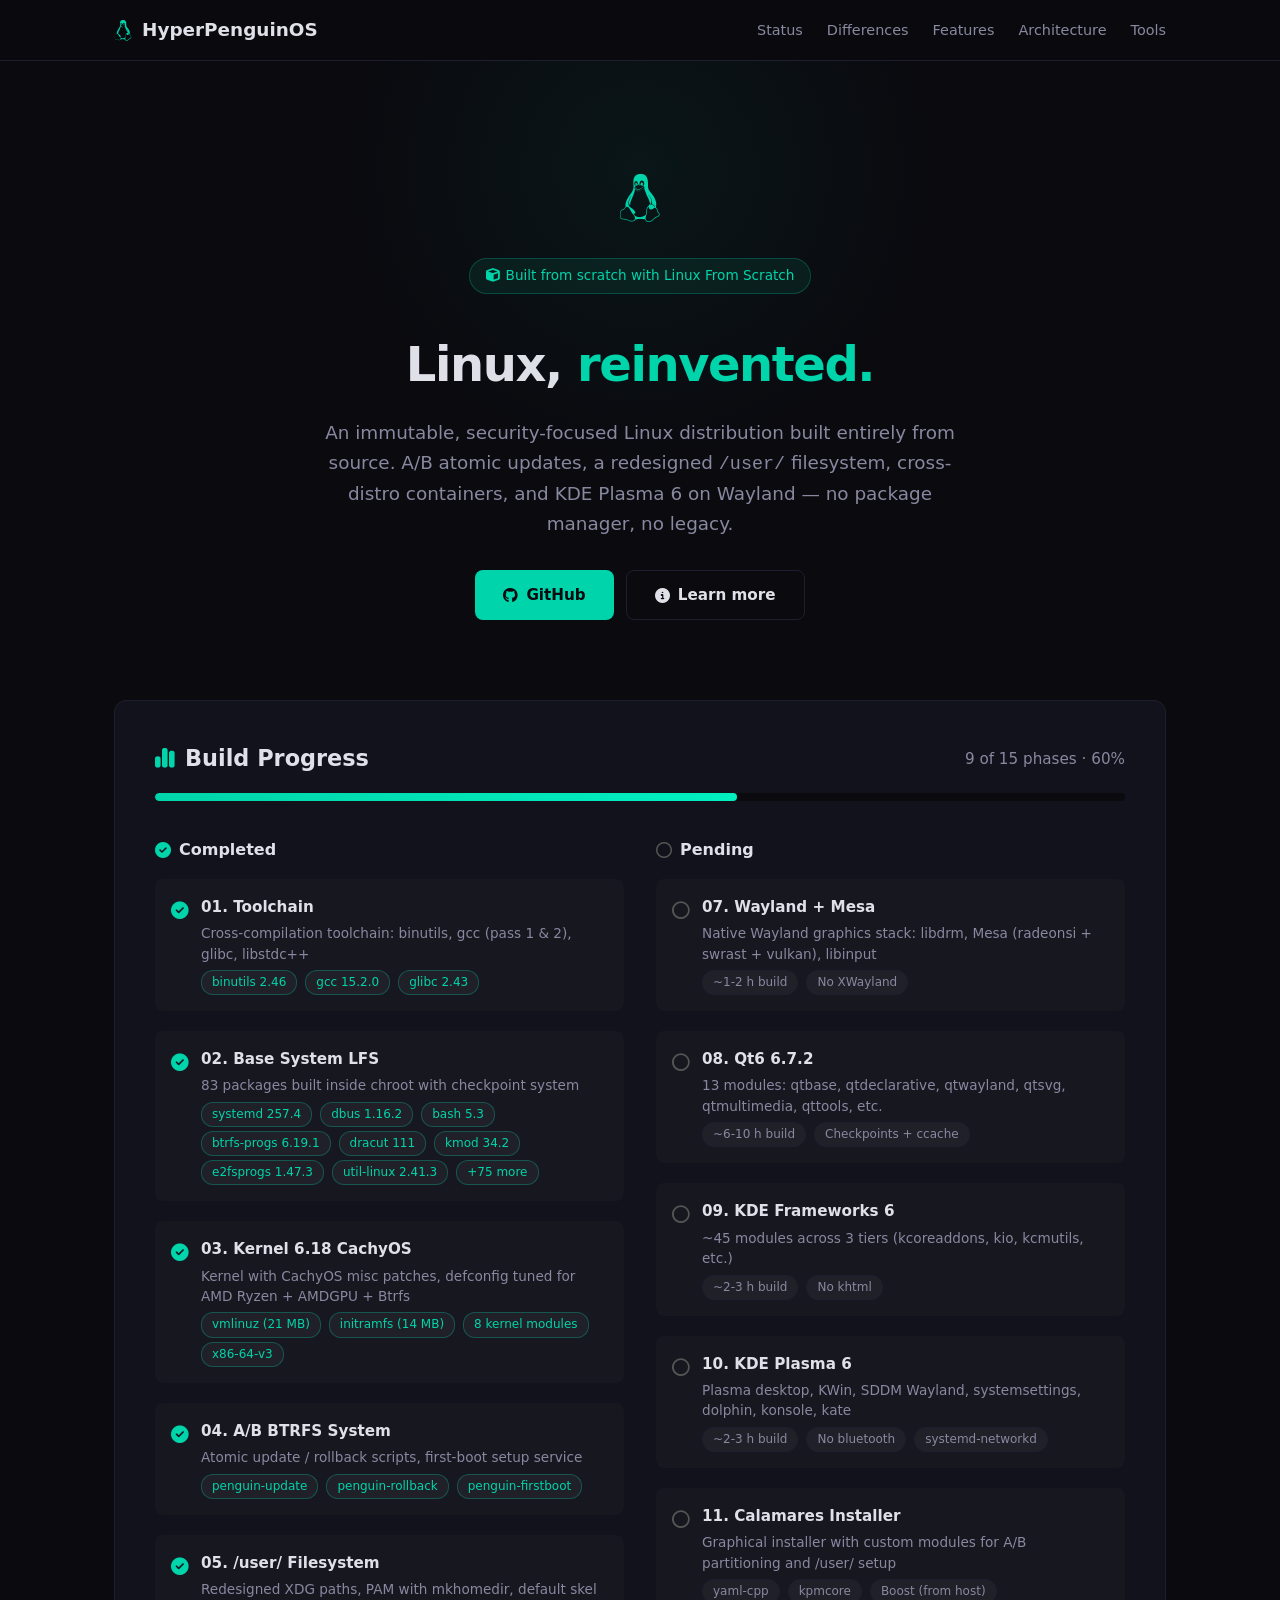
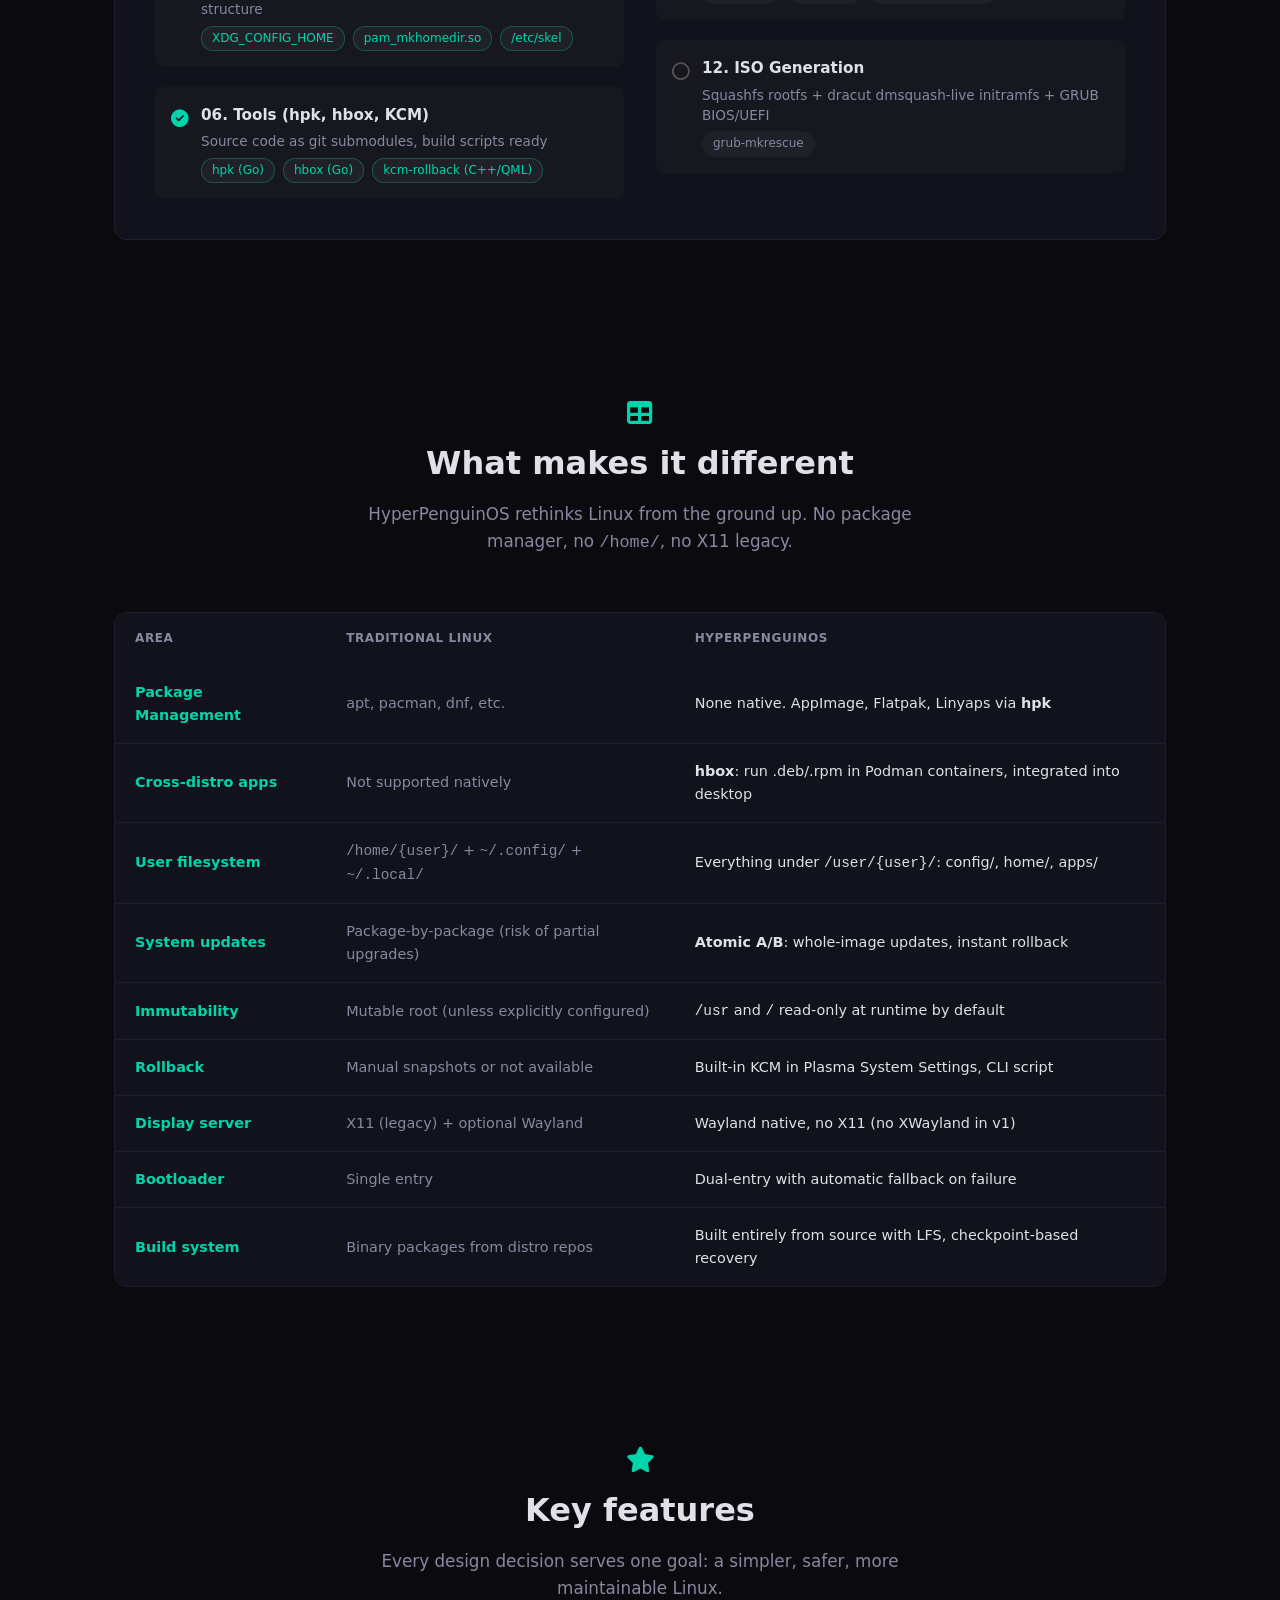
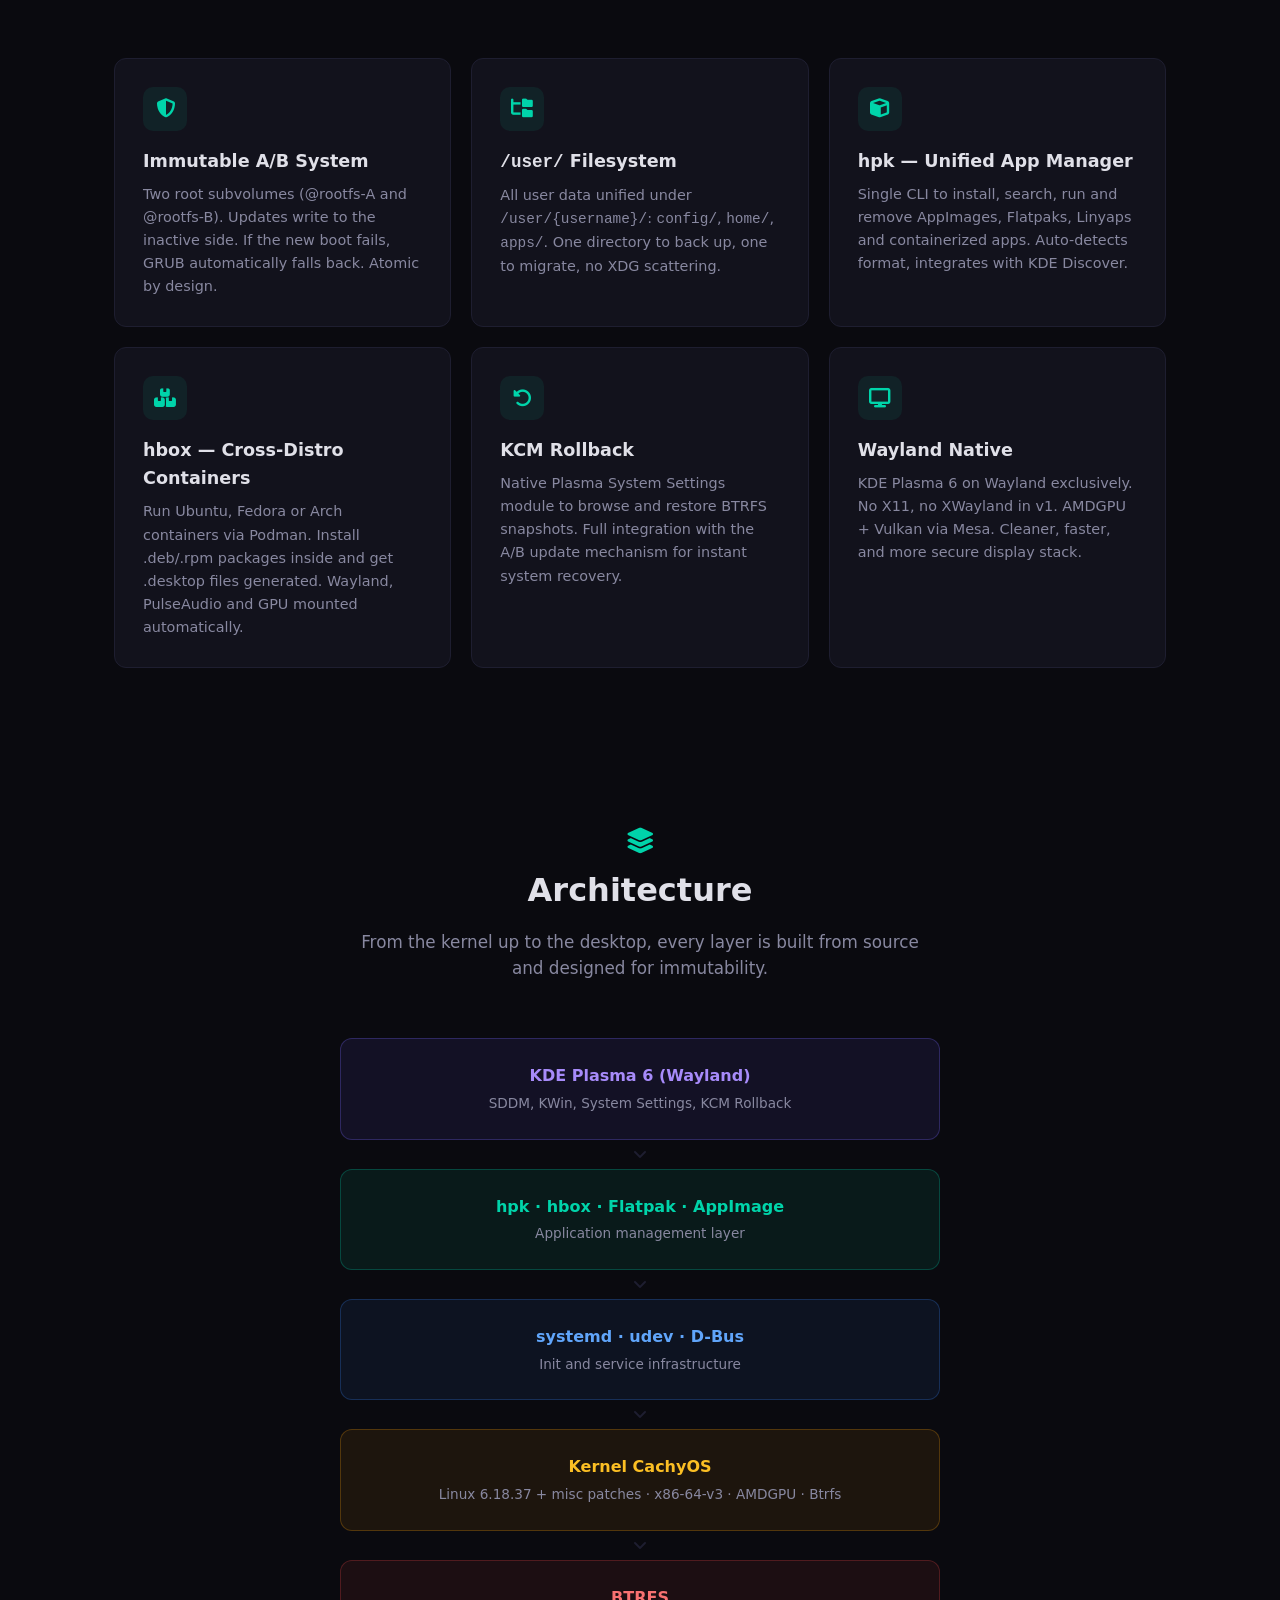
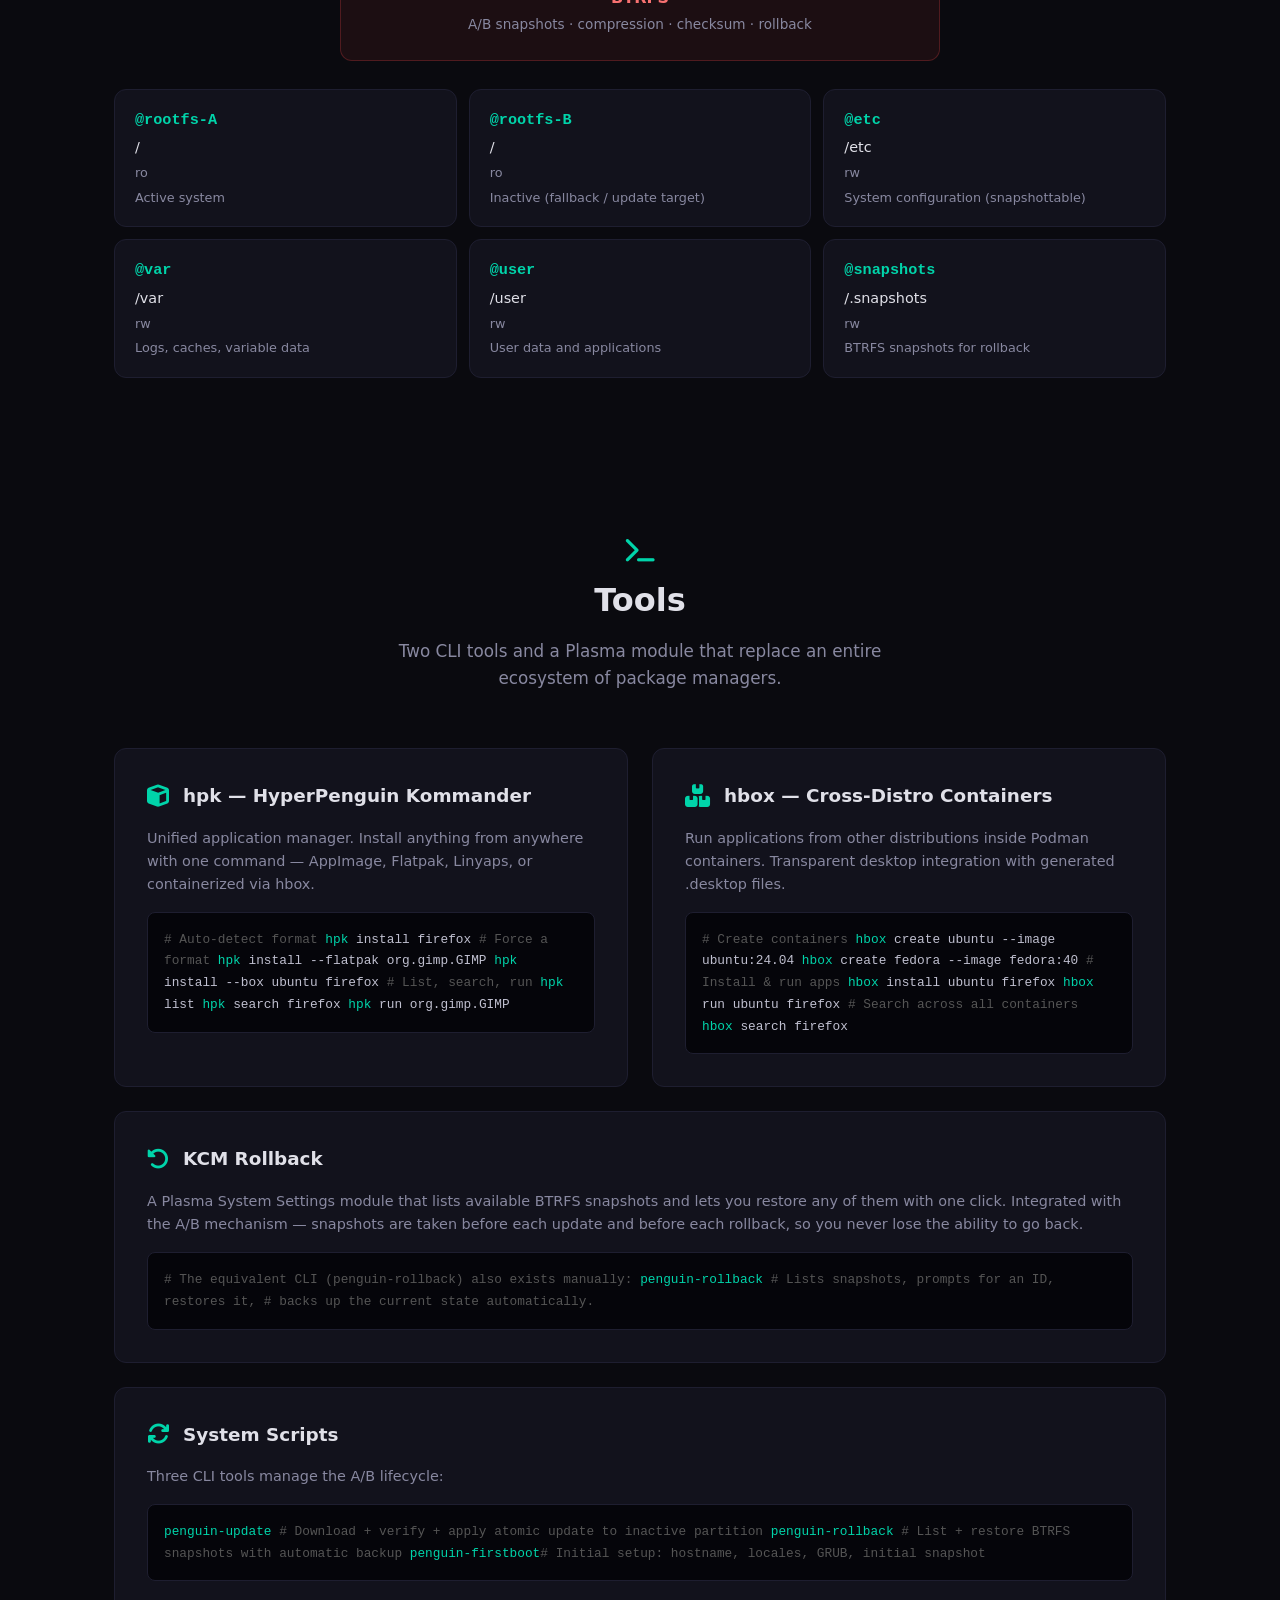
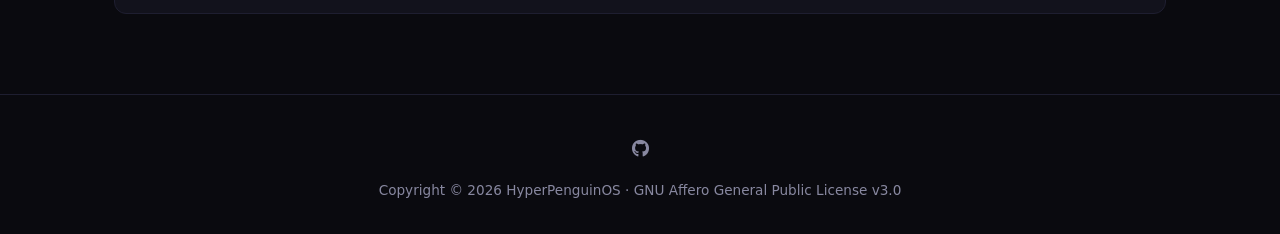
==== commit df1db584: "Simplify subvolume table to card grid (no HTML table)" ====
--- a/docs/index.html
+++ b/docs/index.html
@@ -391,20 +391,13 @@
       </div>
     </div>
 
-    <div class="arch-table-wrap">
-      <table class="arch-table">
-        <thead>
-          <tr><th>Subvolume</th><th>Mount</th><th>Type</th><th>Purpose</th></tr>
-        </thead>
-        <tbody>
-          <tr><td>&commat;rootfs-A</td><td>/</td><td>ro</td><td>Active system</td></tr>
-          <tr><td>&commat;rootfs-B</td><td>/</td><td>ro</td><td>Inactive (fallback/update target)</td></tr>
-          <tr><td>&commat;etc</td><td>/etc</td><td>rw</td><td>System configuration (snapshottable)</td></tr>
-          <tr><td>&commat;var</td><td>/var</td><td>rw</td><td>Logs, caches, variable data</td></tr>
-          <tr><td>&commat;user</td><td>/user</td><td>rw</td><td>User data and applications</td></tr>
-          <tr><td>&commat;snapshots</td><td>/.snapshots</td><td>rw</td><td>BTRFS snapshots for rollback</td></tr>
-        </tbody>
-      </table>
+    <div class="subvol-grid">
+      <div class="subvol-card"><span class="subvol-name">&commat;rootfs-A</span><span class="subvol-mount">/</span><span class="subvol-type">ro</span><span class="subvol-desc">Active system</span></div>
+      <div class="subvol-card"><span class="subvol-name">&commat;rootfs-B</span><span class="subvol-mount">/</span><span class="subvol-type">ro</span><span class="subvol-desc">Inactive (fallback / update target)</span></div>
+      <div class="subvol-card"><span class="subvol-name">&commat;etc</span><span class="subvol-mount">/etc</span><span class="subvol-type">rw</span><span class="subvol-desc">System configuration (snapshottable)</span></div>
+      <div class="subvol-card"><span class="subvol-name">&commat;var</span><span class="subvol-mount">/var</span><span class="subvol-type">rw</span><span class="subvol-desc">Logs, caches, variable data</span></div>
+      <div class="subvol-card"><span class="subvol-name">&commat;user</span><span class="subvol-mount">/user</span><span class="subvol-type">rw</span><span class="subvol-desc">User data and applications</span></div>
+      <div class="subvol-card"><span class="subvol-name">&commat;snapshots</span><span class="subvol-mount">/.snapshots</span><span class="subvol-type">rw</span><span class="subvol-desc">BTRFS snapshots for rollback</span></div>
     </div>
   </div>
 </section>
--- a/docs/css/style.css
+++ b/docs/css/style.css
@@ -432,37 +432,44 @@
   line-height: 1;
 }
 
-.arch-table-wrap {
-  overflow-x: auto;
+.subvol-grid {
+  display: grid;
+  grid-template-columns: repeat(auto-fit, minmax(260px, 1fr));
+  gap: 12px;
   margin-top: 28px;
 }
 
-.arch-table {
-  width: 100%;
-  border-collapse: separate;
-  border-spacing: 0;
+.subvol-card {
+  display: flex;
+  flex-direction: column;
+  gap: 4px;
+  background: var(--bg-card);
+  border: 1px solid var(--border);
   border-radius: var(--radius);
-  overflow: hidden;
-  border: 1px solid var(--border);
+  padding: 18px 20px;
   font-size: 0.9rem;
 }
 
-.arch-table th, .arch-table td {
-  padding: 14px 18px;
-  text-align: left;
-}
-
-.arch-table th {
-  background: var(--bg-card);
-  font-weight: 600;
-  color: var(--text-muted);
-  text-transform: uppercase;
-  letter-spacing: 0.05em;
-  font-size: 0.75rem;
-}
-
-.arch-table td { background: var(--bg-card); border-top: 1px solid var(--border); }
-.arch-table tr:first-child td { border-top: none; }
+.subvol-name {
+  font-weight: 700;
+  color: var(--accent);
+  font-family: 'SF Mono', 'Fira Code', monospace;
+  font-size: 0.95rem;
+}
+
+.subvol-mount {
+  color: var(--text);
+}
+
+.subvol-type {
+  color: var(--text-muted);
+  font-size: 0.8rem;
+}
+
+.subvol-desc {
+  color: var(--text-muted);
+  font-size: 0.8rem;
+}
 
 /* ============ TOOLS ============ */
 .tools-grid {
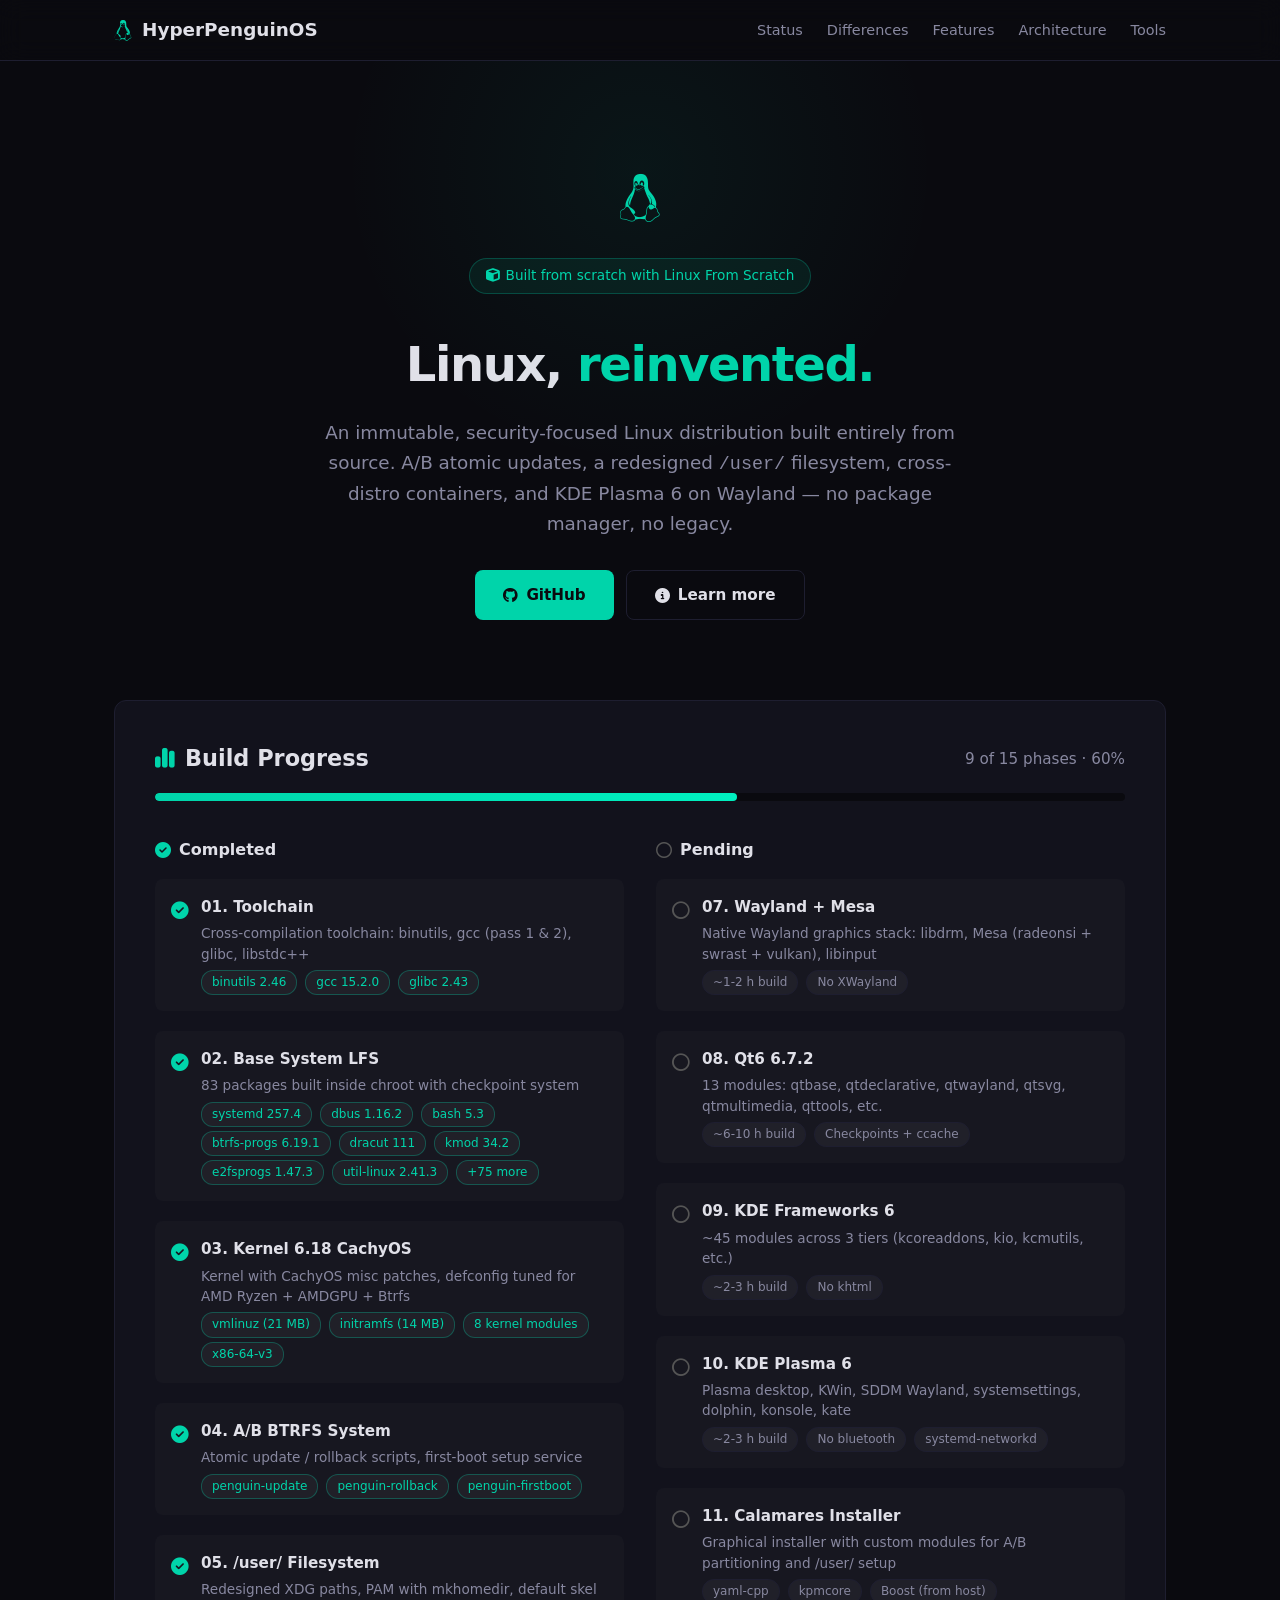
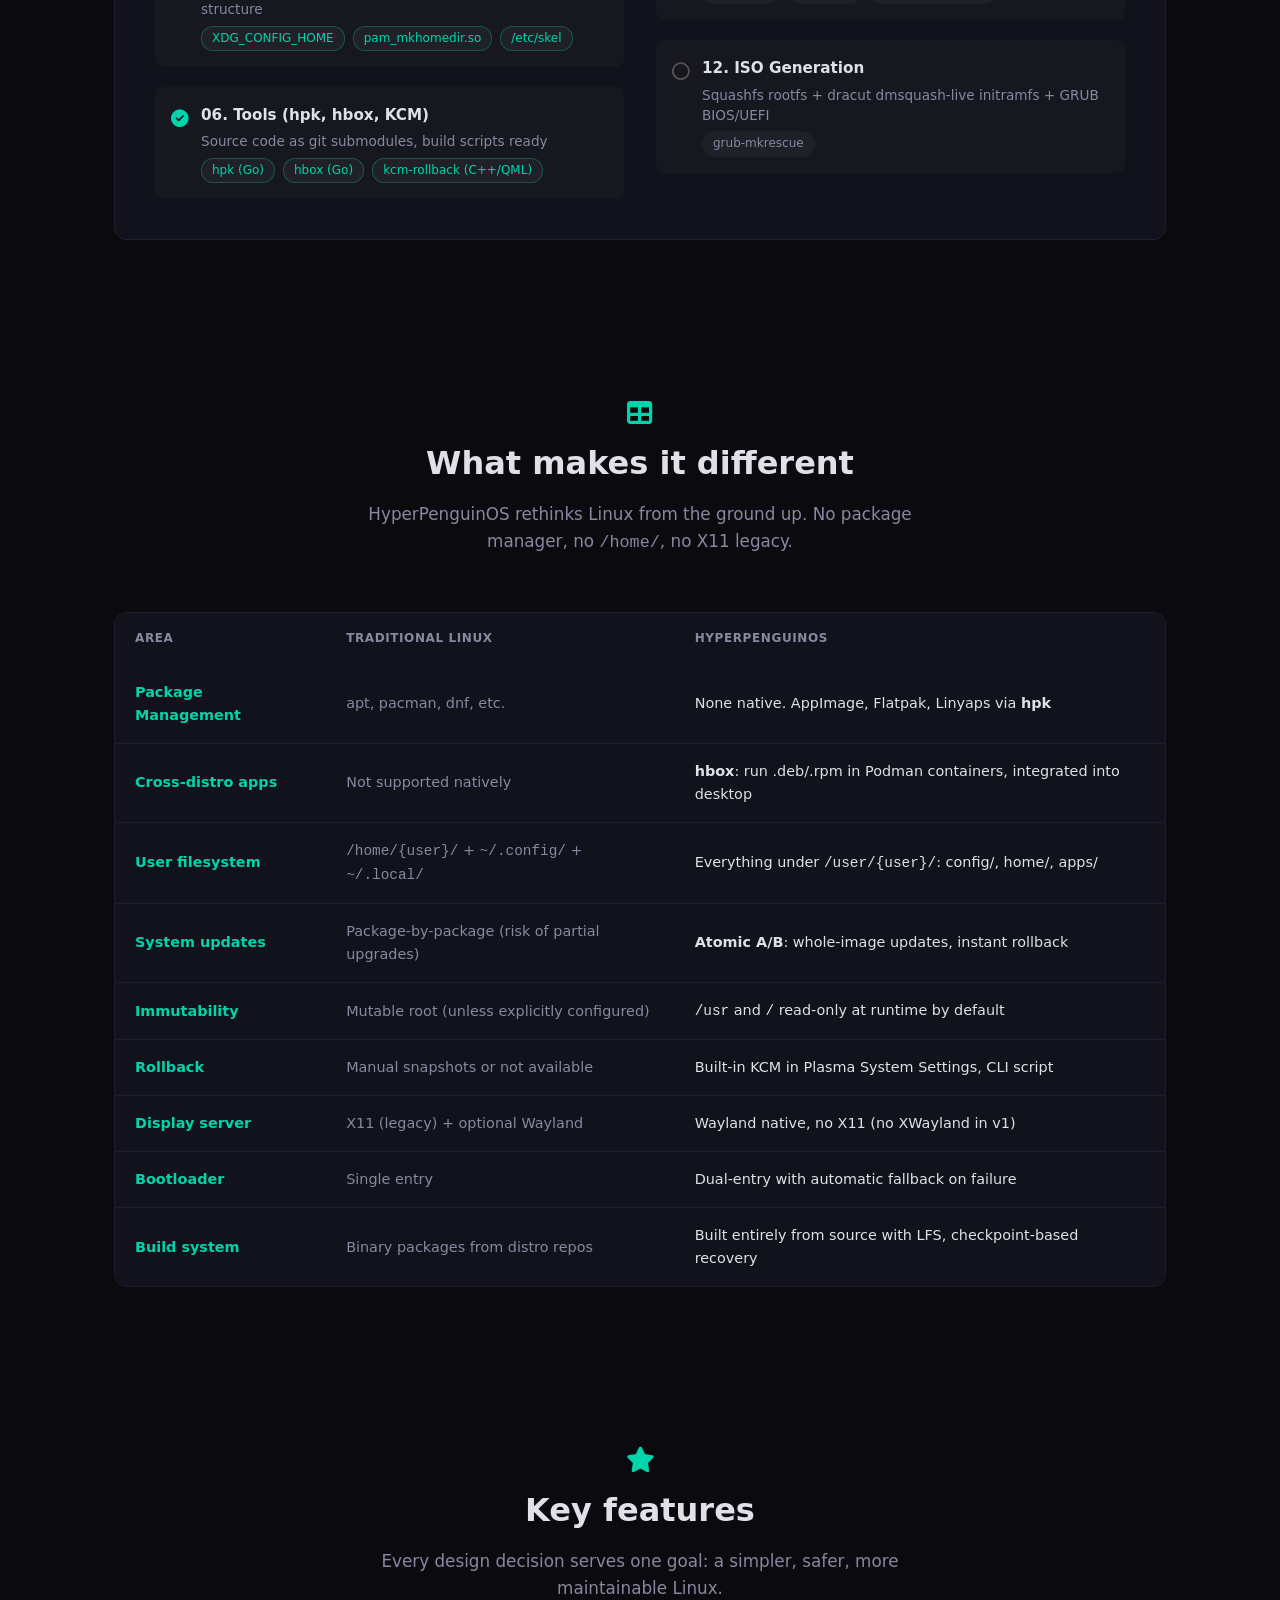
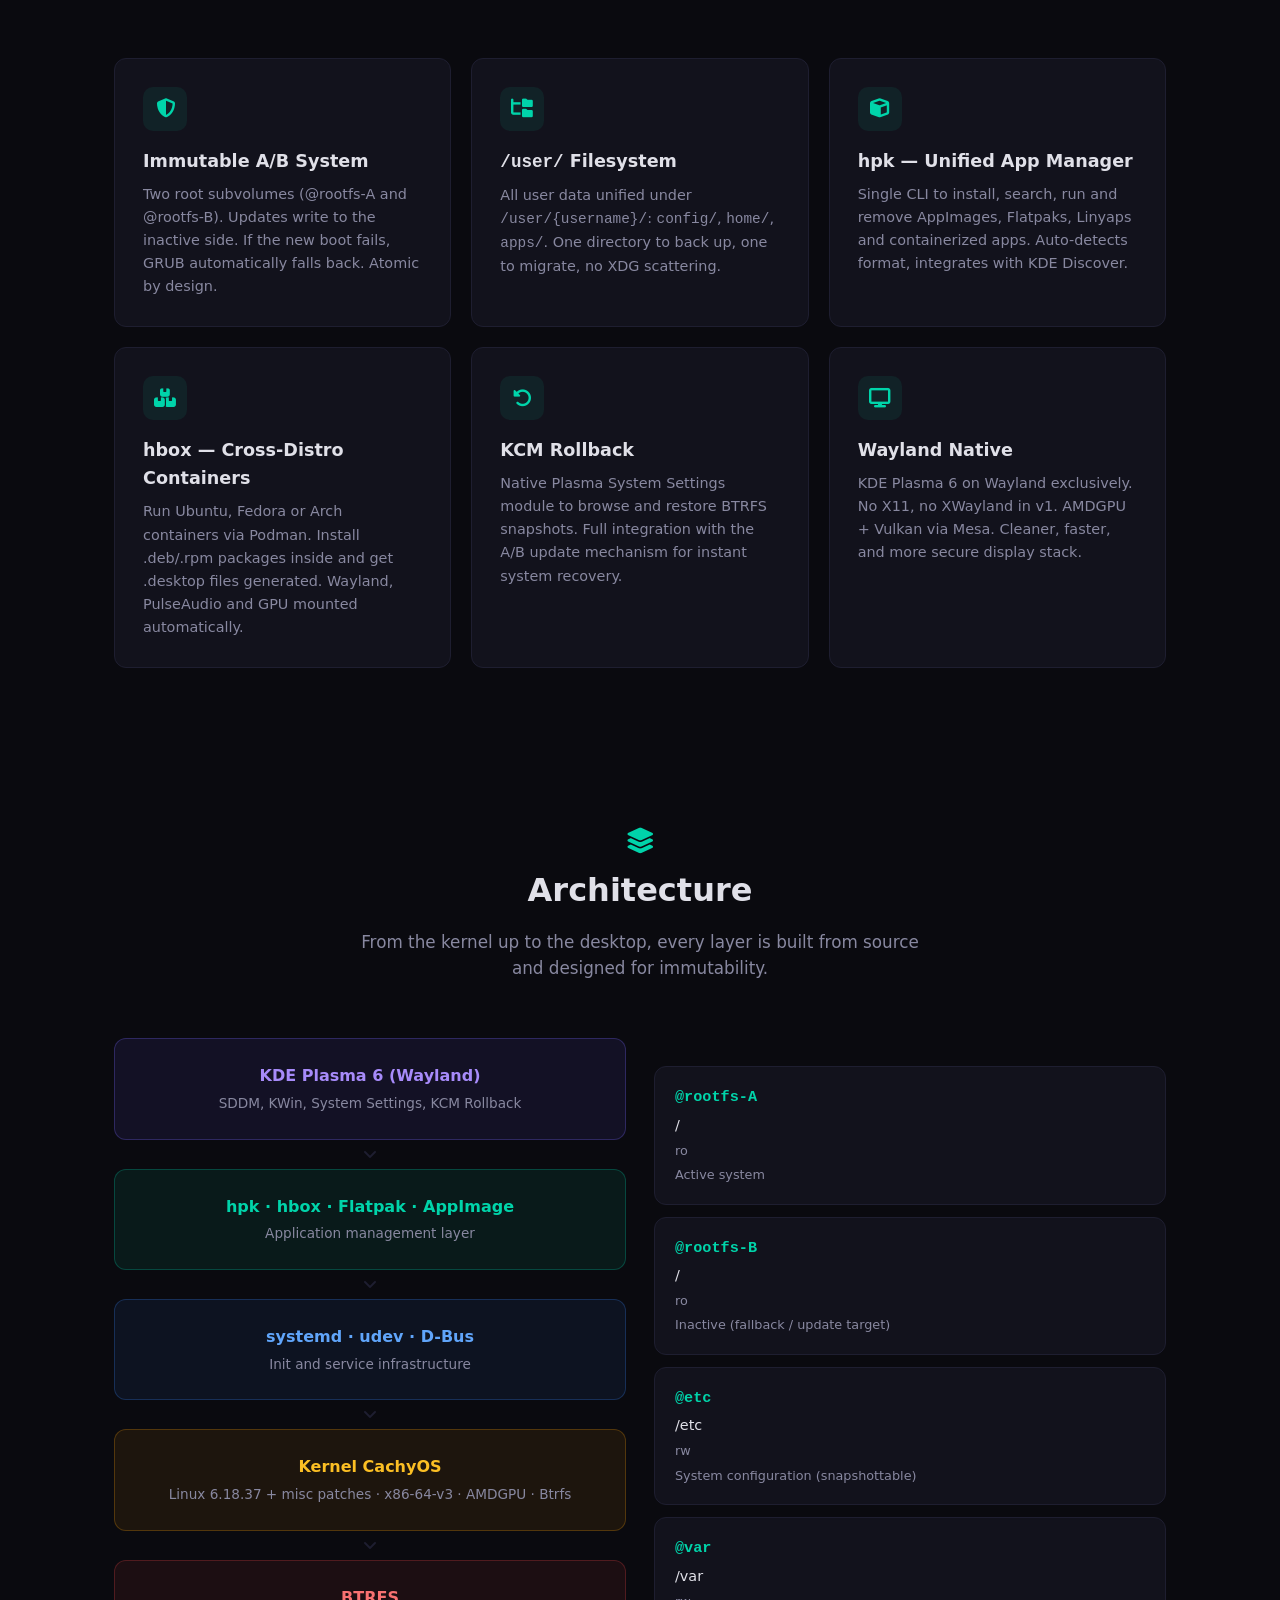
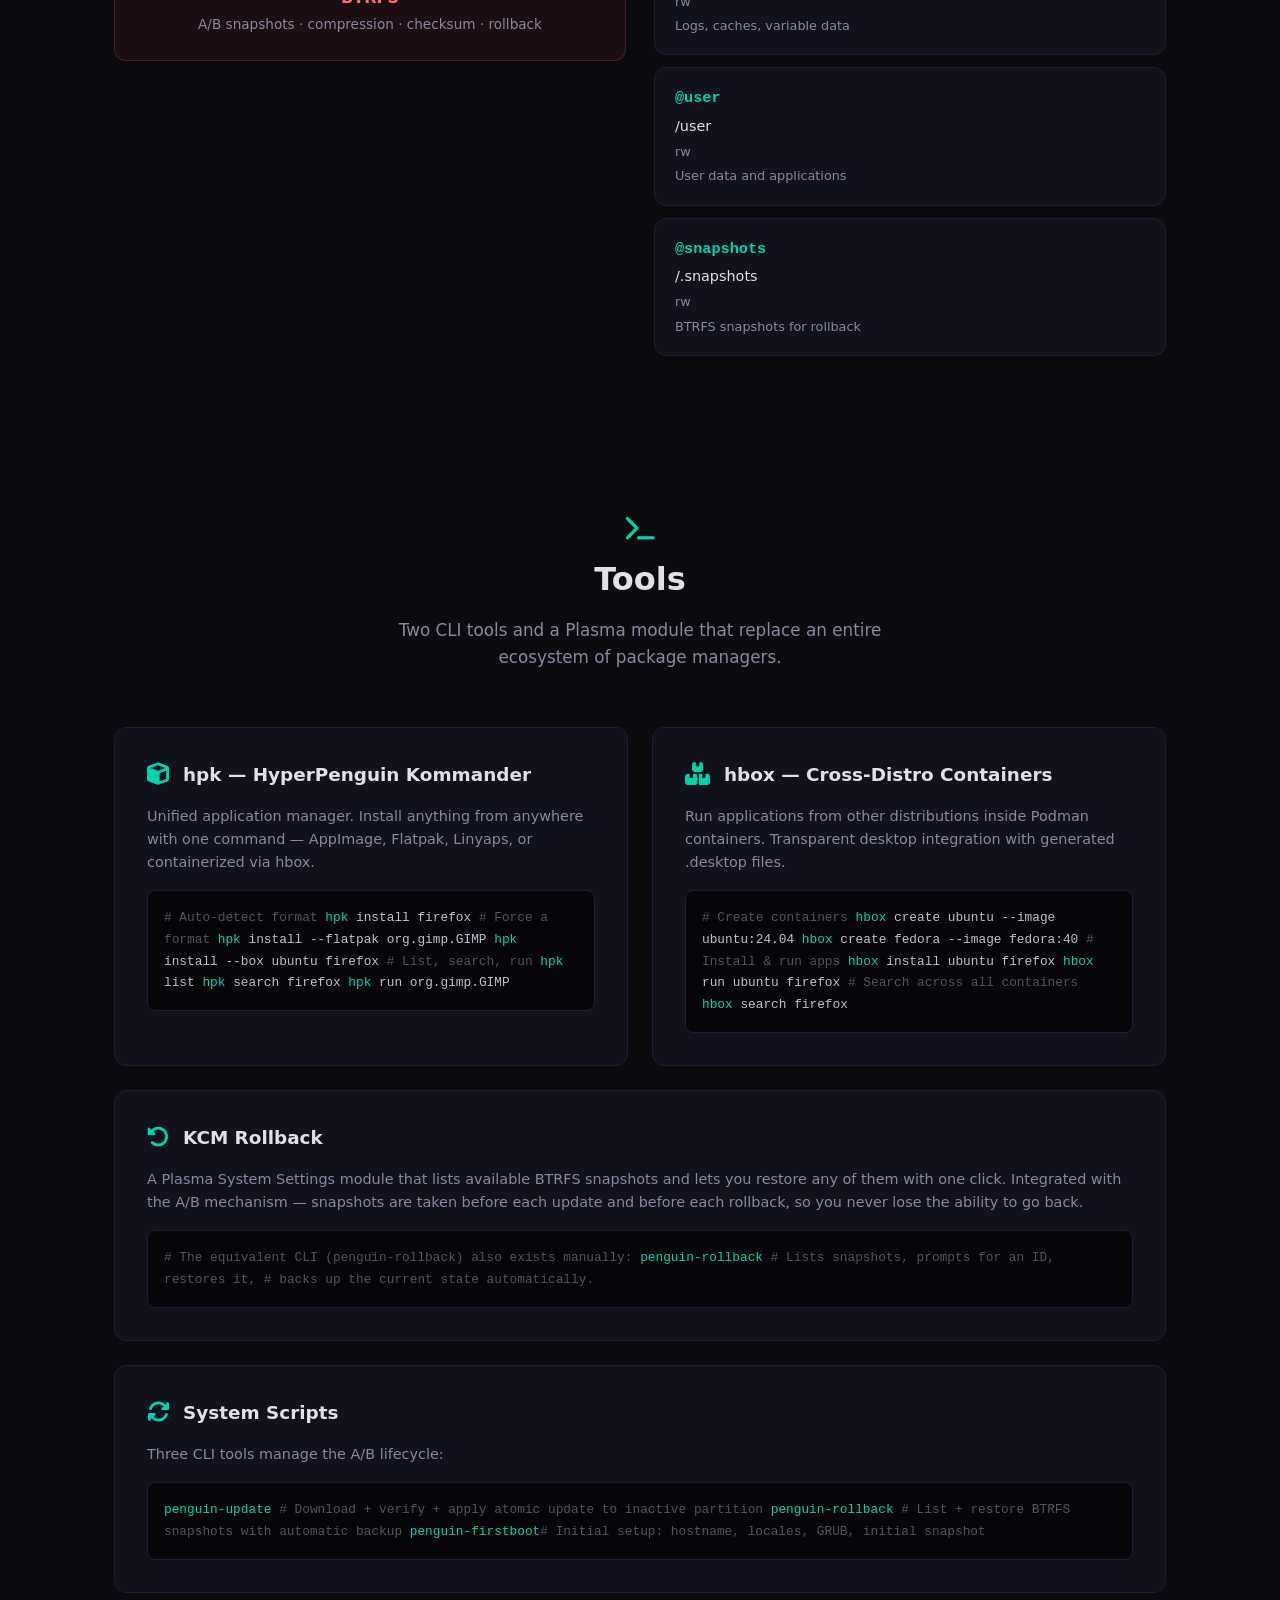
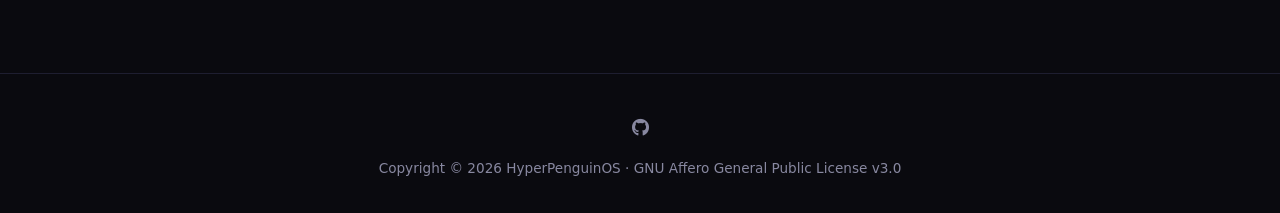
==== commit 9d4469cb: "Two-column architecture layout + navbar transparency" ====
--- a/docs/index.html
+++ b/docs/index.html
@@ -364,6 +364,7 @@
       <p>From the kernel up to the desktop, every layer is built from source and designed for immutability.</p>
     </div>
 
+    <div class="arch-two-col">
     <div class="arch-layers">
       <div class="arch-layer arch-layer-desktop">
         <div class="arch-layer-title">KDE Plasma 6 (Wayland)</div>
@@ -399,6 +400,7 @@
       <div class="subvol-card"><span class="subvol-name">&commat;user</span><span class="subvol-mount">/user</span><span class="subvol-type">rw</span><span class="subvol-desc">User data and applications</span></div>
       <div class="subvol-card"><span class="subvol-name">&commat;snapshots</span><span class="subvol-mount">/.snapshots</span><span class="subvol-type">rw</span><span class="subvol-desc">BTRFS snapshots for rollback</span></div>
     </div>
+    </div>
   </div>
 </section>
 
--- a/docs/css/style.css
+++ b/docs/css/style.css
@@ -42,7 +42,7 @@
   position: sticky;
   top: 0;
   z-index: 100;
-  background: rgba(10, 10, 15, 0.9);
+  background: rgba(10, 10, 15, 0.6);
   backdrop-filter: blur(12px);
   border-bottom: 1px solid var(--border);
 }
@@ -430,6 +430,17 @@
   font-size: 1rem;
   padding: 6px 0;
   line-height: 1;
+}
+
+.arch-two-col {
+  display: grid;
+  grid-template-columns: 1fr 1fr;
+  gap: 28px;
+  align-items: start;
+}
+
+@media (max-width: 768px) {
+  .arch-two-col { grid-template-columns: 1fr; }
 }
 
 .subvol-grid {
